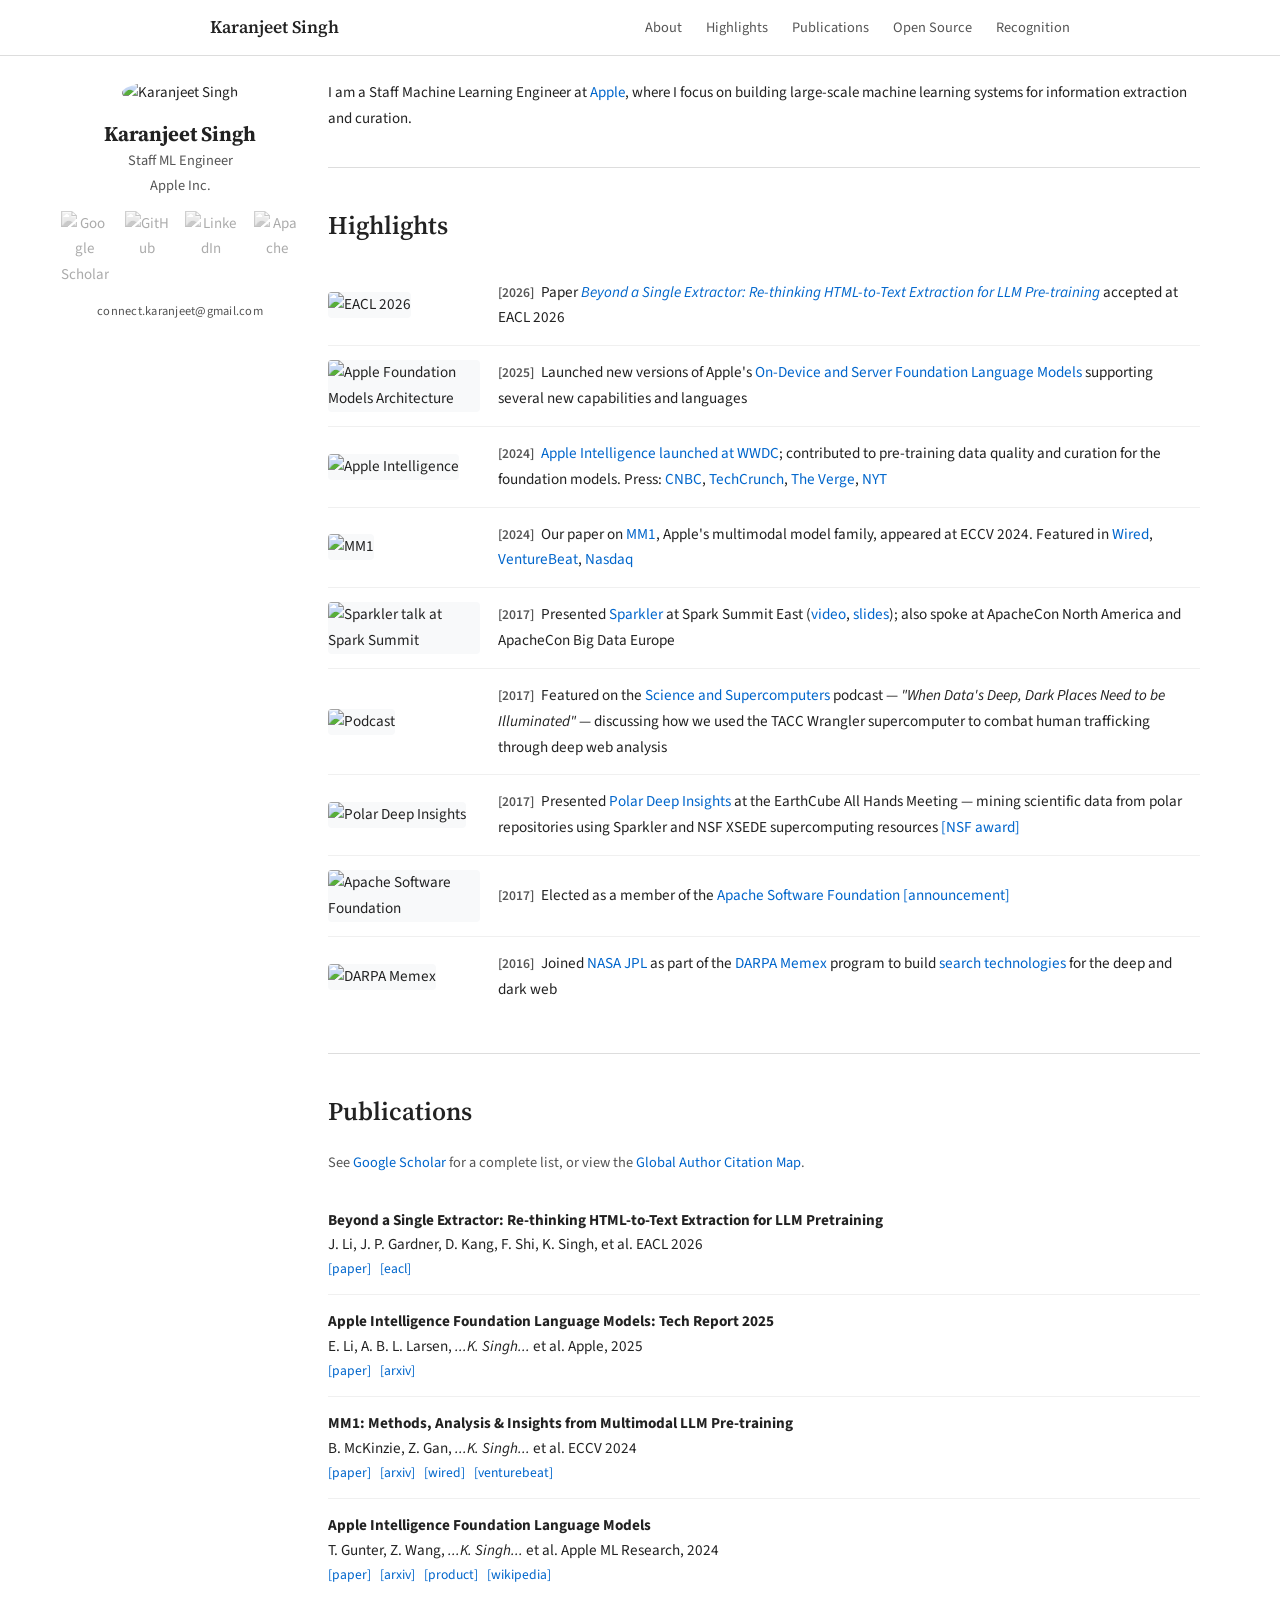
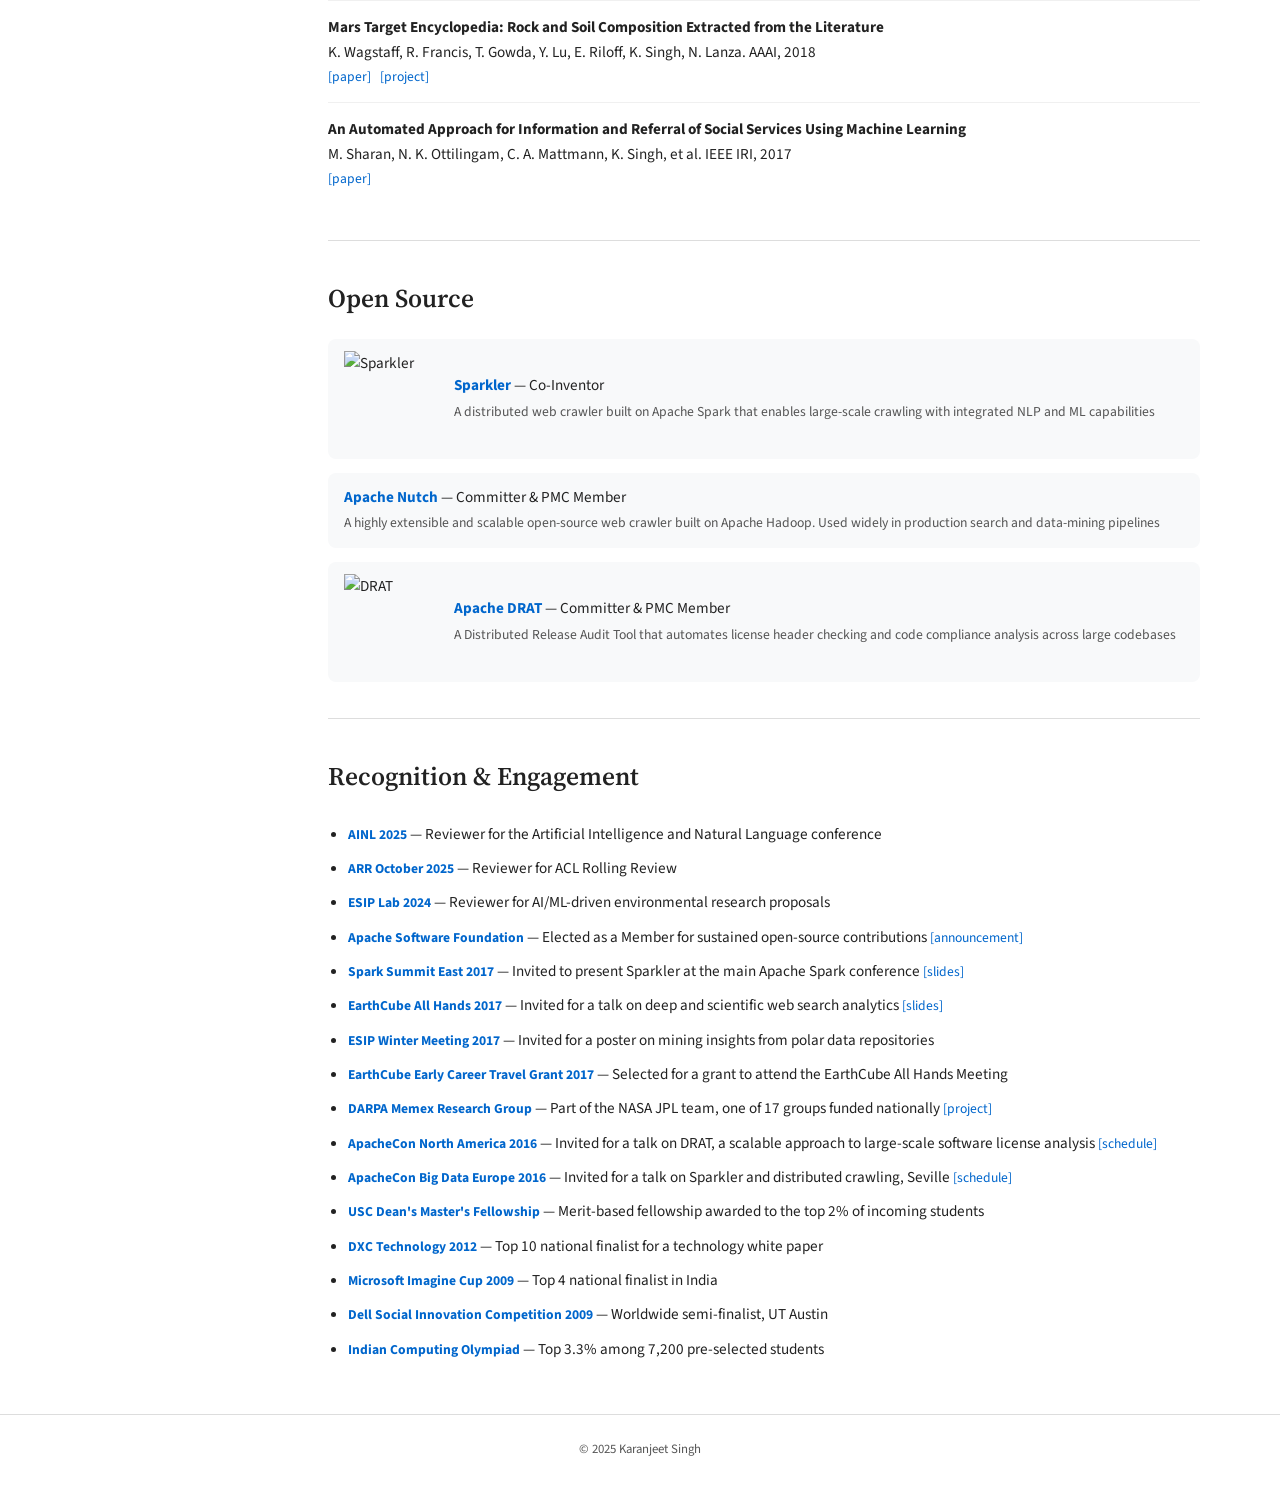
==== index.html @ 025111e9 "Simplify bio to single sentence, add EACL paper link" ====
<!DOCTYPE html>
<html lang="en">
<head>
    <meta charset="UTF-8">
    <meta name="viewport" content="width=device-width, initial-scale=1.0">
    <title>Karanjeet Singh</title>
    <meta name="description" content="Karanjeet Singh — Staff Machine Learning Engineer at Apple. Founding member of Apple Intelligence. Apache Software Foundation Member.">
    <meta name="author" content="Karanjeet Singh">
    <link rel="canonical" href="https://karanjeetsingh.ai/">
    <meta name="theme-color" content="#ffffff">

    <!-- Open Graph -->
    <meta property="og:title" content="Karanjeet Singh">
    <meta property="og:description" content="Staff Machine Learning Engineer at Apple. Founding member of Apple Intelligence. Apache Software Foundation Member.">
    <meta property="og:type" content="profile">
    <meta property="og:url" content="https://karanjeetsingh.ai/">
    <meta property="og:image" content="https://karanjeetsingh.ai/assets/img/profile.jpg">
    <meta property="og:site_name" content="Karanjeet Singh">
    <meta property="og:locale" content="en_US">
    <meta property="profile:first_name" content="Karanjeet">
    <meta property="profile:last_name" content="Singh">

    <!-- Twitter Card -->
    <meta name="twitter:card" content="summary">
    <meta name="twitter:title" content="Karanjeet Singh">
    <meta name="twitter:description" content="Staff Machine Learning Engineer at Apple. Founding member of Apple Intelligence. Apache Software Foundation Member.">
    <meta name="twitter:image" content="https://karanjeetsingh.ai/assets/img/profile.jpg">

    <!-- Favicon & Manifest -->
    <link rel="icon" href="/favicon.png" type="image/png">
    <link rel="icon" href="/favicon.svg" type="image/svg+xml">
    <link rel="apple-touch-icon" href="/apple-touch-icon.png">
    <link rel="manifest" href="/site.webmanifest">

    <link rel="preconnect" href="https://fonts.googleapis.com">
    <link rel="preconnect" href="https://fonts.gstatic.com" crossorigin>
    <link href="https://fonts.googleapis.com/css2?family=Source+Sans+3:wght@300;400;600;700&family=Source+Serif+4:wght@400;600;700&display=swap" rel="stylesheet">
    <link rel="stylesheet" href="css/styles.css">

    <!-- Structured Data -->
    <script type="application/ld+json">
    {
      "@context": "https://schema.org",
      "@type": "ProfilePage",
      "mainEntity": {
        "@type": "Person",
        "name": "Karanjeet Singh",
        "givenName": "Karanjeet",
        "familyName": "Singh",
        "jobTitle": "Staff Machine Learning Engineer",
        "worksFor": {
          "@type": "Organization",
          "name": "Apple",
          "url": "https://www.apple.com/"
        },
        "alumniOf": {
          "@type": "CollegeOrUniversity",
          "name": "University of Southern California",
          "url": "https://viterbischool.usc.edu/"
        },
        "url": "https://karanjeetsingh.ai/",
        "image": "https://karanjeetsingh.ai/assets/img/profile.jpg",
        "email": "connect.karanjeet@gmail.com",
        "description": "Staff Machine Learning Engineer at Apple. Founding member of Apple Intelligence. Previously ML Researcher at NASA JPL (DARPA Memex). Elected member of the Apache Software Foundation.",
        "knowsAbout": [
          "Machine Learning",
          "Natural Language Processing",
          "Information Extraction",
          "Web Crawling",
          "Large Language Models",
          "Multimodal AI",
          "Data Curation",
          "Information Retrieval"
        ],
        "sameAs": [
          "https://scholar.google.com/citations?user=T9IoM-8AAAAJ&hl=en",
          "https://github.com/karanjeets",
          "https://www.linkedin.com/in/singhkaranjeet/",
          "https://people.apache.org/phonebook.html?uid=karanjeet"
        ]
      }
    }
    </script>
</head>
<body>

    <!-- Navigation -->
    <nav class="navbar">
        <div class="container">
            <a class="nav-name" href="#">Karanjeet Singh</a>
            <button class="nav-toggle" id="nav-toggle" aria-label="Menu">&#9776;</button>
            <ul class="nav-links" id="nav-links">
                <li><a href="#about">About</a></li>
                <li><a href="#highlights">Highlights</a></li>
                <li><a href="#publications">Publications</a></li>
                <li><a href="#opensource">Open Source</a></li>
                <li><a href="#recognition">Recognition</a></li>
            </ul>
        </div>
    </nav>

    <div class="page-layout" id="about">

        <!-- ============ PROFILE SIDEBAR ============ -->
        <aside class="profile-sidebar">
            <img src="assets/img/profile.jpg" alt="Karanjeet Singh" class="profile-photo">
            <h1 class="profile-name">Karanjeet Singh</h1>
            <p class="profile-role">Staff ML Engineer</p>
            <p class="profile-org">Apple Inc.</p>
            <div class="profile-icons">
                <a href="https://scholar.google.com/citations?user=T9IoM-8AAAAJ&hl=en" target="_blank" title="Google Scholar"><img src="assets/icons/scholar.svg" alt="Google Scholar" class="profile-icon"></a>
                <a href="https://github.com/karanjeets" target="_blank" title="GitHub"><img src="assets/icons/github.svg" alt="GitHub" class="profile-icon"></a>
                <a href="https://www.linkedin.com/in/singhkaranjeet/" target="_blank" title="LinkedIn"><img src="assets/icons/linkedin.svg" alt="LinkedIn" class="profile-icon"></a>
                <a href="https://people.apache.org/phonebook.html?uid=karanjeet" target="_blank" title="Apache"><img src="assets/icons/apache.svg" alt="Apache" class="profile-icon"></a>
            </div>
            <p class="profile-email"><a href="mailto:connect.karanjeet@gmail.com">connect.karanjeet@gmail.com</a></p>
        </aside>

        <!-- ============ MAIN CONTENT ============ -->
        <main class="page-content">
            <section class="profile-bio">
                <p>
                    I am a Staff Machine Learning Engineer at
                    <a href="https://www.apple.com/" target="_blank">Apple</a>, where I focus on building
                    large-scale machine learning systems for information extraction and curation.
                </p>
            </section>

            <hr>

            <!-- ============ HIGHLIGHTS ============ -->
            <section id="highlights">
            <h2>Highlights</h2>
            <table class="hl-table">
                <tbody>
                    <tr>
                        <td class="hl-thumb">
                            <img src="assets/img/highlights/eacl.jpg" alt="EACL 2026" loading="lazy">
                        </td>
                        <td>
                            <span class="hl-date">[2026]</span>
                            Paper <a href="https://machinelearning.apple.com/research/beyond-a-single-extractor" target="_blank"><em>Beyond a Single Extractor: Re-thinking HTML-to-Text Extraction for LLM Pre-training</em></a> accepted at EACL 2026
                        </td>
                    </tr>
                    <tr>
                        <td class="hl-thumb">
                            <img src="assets/img/highlights/apple-tech-report.png" alt="Apple Foundation Models Architecture" loading="lazy">
                        </td>
                        <td>
                            <span class="hl-date">[2025]</span>
                            Launched new versions of Apple's
                            <a href="https://machinelearning.apple.com/research/apple-foundation-models-2025-updates" target="_blank">On-Device and Server Foundation Language Models</a>
                            supporting several new capabilities and languages
                        </td>
                    </tr>
                    <tr>
                        <td class="hl-thumb">
                            <img src="assets/img/highlights/apple-intelligence.jpg" alt="Apple Intelligence" loading="lazy">
                        </td>
                        <td>
                            <span class="hl-date">[2024]</span>
                            <a href="https://www.apple.com/apple-intelligence/" target="_blank">Apple Intelligence</a>
                            <a href="https://www.apple.com/newsroom/2024/06/introducing-apple-intelligence-for-iphone-ipad-and-mac/" target="_blank">launched at WWDC</a>;
                            contributed to pre-training data quality and curation for the foundation models.
                            Press:
                            <a href="https://www.cnbc.com/2024/06/10/apple-wwdc-live-updates.html" target="_blank">CNBC</a>,
                            <a href="https://techcrunch.com/2024/06/10/apple-intelligence-is-the-companys-new-generative-ai-offering/" target="_blank">TechCrunch</a>,
                            <a href="https://www.theverge.com/2024/6/10/24171999/apple-wwdc-2024-news-rumors-announcements-ios-18-ai" target="_blank">The Verge</a>,
                            <a href="https://www.nytimes.com/2024/10/02/technology/personaltech/apple-intelligence-iphone.html" target="_blank">NYT</a>
                        </td>
                    </tr>
                    <tr>
                        <td class="hl-thumb">
                            <img src="assets/img/highlights/mm1.jpg" alt="MM1" loading="lazy">
                        </td>
                        <td>
                            <span class="hl-date">[2024]</span>
                            Our paper on <a href="https://arxiv.org/abs/2403.09611" target="_blank">MM1</a>, Apple's multimodal model family, appeared at ECCV 2024.
                            Featured in
                            <a href="https://www.wired.com/story/apples-mm1-ai-model-sleeping-giant-waking-up/" target="_blank">Wired</a>,
                            <a href="https://venturebeat.com/ai/apple-researchers-achieve-breakthroughs-in-multimodal-ai-as-company-ramps-up-investments" target="_blank">VentureBeat</a>,
                            <a href="https://www.nasdaq.com/articles/apple-shares-details-about-mm1-ai-tool" target="_blank">Nasdaq</a>
                        </td>
                    </tr>
                    <tr>
                        <td class="hl-thumb">
                            <img src="assets/img/highlights/sparkler-talk.jpg" alt="Sparkler talk at Spark Summit" loading="lazy">
                        </td>
                        <td>
                            <span class="hl-date">[2017]</span>
                            Presented <a href="https://github.com/USCDataScience/sparkler" target="_blank">Sparkler</a> at
                            Spark Summit East
                            (<a href="https://youtu.be/1fTomN1UMWI" target="_blank">video</a>,
                            <a href="https://www.slideshare.net/SparkSummit/sparklercrawler-on-apache-spark-spark-summit-east-talk-by-karanjeet-singh-and-thamme-gowda-narayanaswamy" target="_blank">slides</a>);
                            also spoke at ApacheCon North America and ApacheCon Big Data Europe
                        </td>
                    </tr>
                    <tr>
                        <td class="hl-thumb">
                            <img src="assets/img/highlights/podcast.jpg" alt="Podcast" loading="lazy">
                        </td>
                        <td>
                            <span class="hl-date">[2017]</span>
                            Featured on the <a href="https://exchange.prx.org/pieces/197324?m=false" target="_blank">Science and Supercomputers</a> podcast
                            &mdash; <em>"When Data's Deep, Dark Places Need to be Illuminated"</em> &mdash;
                            discussing how we used the TACC Wrangler supercomputer to combat human trafficking through deep web analysis
                        </td>
                    </tr>
                    <tr>
                        <td class="hl-thumb">
                            <img src="assets/img/highlights/polar-insights.jpg" alt="Polar Deep Insights" loading="lazy">
                        </td>
                        <td>
                            <span class="hl-date">[2017]</span>
                            Presented <a href="https://de.slideshare.net/KaranjeetSingh9/polar-domain-discovery-with-sparkler-earthcube" target="_blank">Polar Deep Insights</a>
                            at the EarthCube All Hands Meeting &mdash; mining scientific data from polar repositories
                            using Sparkler and NSF XSEDE supercomputing resources
                            <a href="https://www.nsf.gov/awardsearch/showAward?AWD_ID=1639753" target="_blank">[NSF award]</a>
                        </td>
                    </tr>
                    <tr>
                        <td class="hl-thumb">
                            <img src="assets/img/highlights/asf.png" alt="Apache Software Foundation" loading="lazy" style="object-fit: contain;">
                        </td>
                        <td>
                            <span class="hl-date">[2017]</span>
                            Elected as a member of the
                            <a href="https://www.apache.org/" target="_blank">Apache Software Foundation</a>
                            <a href="https://news.apache.org/foundation/entry/the-apache-software-foundation-welcomes" target="_blank">[announcement]</a>
                        </td>
                    </tr>
                    <tr>
                        <td class="hl-thumb">
                            <img src="assets/img/highlights/memex.jpg" alt="DARPA Memex" loading="lazy">
                        </td>
                        <td>
                            <span class="hl-date">[2016]</span>
                            Joined <a href="https://www.jpl.nasa.gov/" target="_blank">NASA JPL</a> as part of the
                            <a href="https://www.darpa.mil/research/programs/memex" target="_blank">DARPA Memex</a> program
                            to build <a href="https://nasa-jpl-memex.github.io/" target="_blank">search technologies</a> for the deep and dark web
                        </td>
                    </tr>
                </tbody>
            </table>
        </section>

        <hr>

        <!-- ============ PUBLICATIONS ============ -->
        <section id="publications">
            <h2>Publications</h2>
            <p class="section-note">
                See <a href="https://scholar.google.com/citations?user=T9IoM-8AAAAJ&hl=en" target="_blank">Google Scholar</a> for a complete list, or view the <a href="#" id="citation-map-link">Global Author Citation Map</a>.
            </p>

            <!-- Fullscreen overlay for citation map -->
            <div class="citation-map-overlay" id="citation-map-overlay">
                <button class="citation-map-close" aria-label="Close fullscreen" title="Close fullscreen">&times;</button>
                <iframe src="pages/citation-map.html" class="citation-map-overlay-iframe" loading="lazy"></iframe>
            </div>

            <table class="pub-table">
                <tbody>
                    <tr>
                        <td>
                            <strong>Beyond a Single Extractor: Re-thinking HTML-to-Text Extraction for LLM Pretraining</strong><br>
                            J. Li, J. P. Gardner, D. Kang, F. Shi, K. Singh, et al.
                            EACL 2026<br>
                            <a href="https://machinelearning.apple.com/research/beyond-a-single-extractor" target="_blank">[paper]</a>
                            <a href="https://2026.eacl.org/program/findings-accepted/" target="_blank">[eacl]</a>
                        </td>
                    </tr>
                    <tr>
                        <td>
                            <strong>Apple Intelligence Foundation Language Models: Tech Report 2025</strong><br>
                            E. Li, A. B. L. Larsen, <em>...K. Singh...</em> et al.
                            Apple, 2025<br>
                            <a href="https://machinelearning.apple.com/research/apple-foundation-models-tech-report-2025" target="_blank">[paper]</a>
                            <a href="https://arxiv.org/abs/2507.13575" target="_blank">[arxiv]</a>
                        </td>
                    </tr>
                    <tr>
                        <td>
                            <strong>MM1: Methods, Analysis &amp; Insights from Multimodal LLM Pre-training</strong><br>
                            B. McKinzie, Z. Gan, <em>...K. Singh...</em> et al.
                            ECCV 2024<br>
                            <a href="https://machinelearning.apple.com/research/mm1-methods-analysis-insights" target="_blank">[paper]</a>
                            <a href="https://arxiv.org/abs/2403.09611" target="_blank">[arxiv]</a>
                            <a href="https://www.wired.com/story/apples-mm1-ai-model-sleeping-giant-waking-up/" target="_blank">[wired]</a>
                            <a href="https://venturebeat.com/ai/apple-researchers-achieve-breakthroughs-in-multimodal-ai-as-company-ramps-up-investments" target="_blank">[venturebeat]</a>
                        </td>
                    </tr>
                    <tr>
                        <td>
                            <strong>Apple Intelligence Foundation Language Models</strong><br>
                            T. Gunter, Z. Wang, <em>...K. Singh...</em> et al.
                            Apple ML Research, 2024<br>
                            <a href="https://machinelearning.apple.com/research/apple-intelligence-foundation-language-models" target="_blank">[paper]</a>
                            <a href="https://arxiv.org/abs/2407.21075" target="_blank">[arxiv]</a>
                            <a href="https://www.apple.com/apple-intelligence/" target="_blank">[product]</a>
                            <a href="https://en.wikipedia.org/wiki/Apple_Intelligence" target="_blank">[wikipedia]</a>
                        </td>
                    </tr>
                    <tr>
                        <td>
                            <strong>Mars Target Encyclopedia: Rock and Soil Composition Extracted from the Literature</strong><br>
                            K. Wagstaff, R. Francis, T. Gowda, Y. Lu, E. Riloff, K. Singh, N. Lanza.
                            AAAI, 2018<br>
                            <a href="https://ojs.aaai.org/index.php/AAAI/article/view/11412" target="_blank">[paper]</a>
                            <a href="https://ml.jpl.nasa.gov/sciences/mte.html" target="_blank">[project]</a>
                        </td>
                    </tr>
                    <tr>
                        <td>
                            <strong>An Automated Approach for Information and Referral of Social Services Using Machine Learning</strong><br>
                            M. Sharan, N. K. Ottilingam, C. A. Mattmann, K. Singh, et al.
                            IEEE IRI, 2017<br>
                            <a href="https://ieeexplore.ieee.org/document/8102954" target="_blank">[paper]</a>
                        </td>
                    </tr>
                </tbody>
            </table>
        </section>

        <hr>

        <!-- ============ OPEN SOURCE ============ -->
        <section id="opensource">
            <h2>Open Source</h2>
            <div class="os-grid">
                <div class="os-item">
                    <img src="https://raw.githubusercontent.com/USCDataScience/sparkler/main/docs/Sparkler-Dashboard.png" alt="Sparkler" class="os-logo">
                    <div>
                        <a href="https://github.com/USCDataScience/sparkler" target="_blank"><strong>Sparkler</strong></a> &mdash; Co-Inventor<br>
                        <span class="text-muted">A distributed web crawler built on Apache Spark that enables large-scale crawling with integrated NLP and ML capabilities</span>
                    </div>
                </div>
                <div class="os-item">
                    <img src="https://nutch.apache.org/assets/img/nutch_logo_tm.png" alt="Nutch" class="os-logo" onerror="this.style.display='none'">
                    <div>
                        <a href="https://nutch.apache.org/" target="_blank"><strong>Apache Nutch</strong></a> &mdash; Committer &amp; PMC Member<br>
                        <span class="text-muted">A highly extensible and scalable open-source web crawler built on Apache Hadoop. Used widely in production search and data-mining pipelines</span>
                    </div>
                </div>
                <div class="os-item">
                    <img src="https://www.apache.org/foundation/press/kit/feather.svg" alt="DRAT" class="os-logo">
                    <div>
                        <a href="https://drat.apache.org/" target="_blank"><strong>Apache DRAT</strong></a> &mdash; Committer &amp; PMC Member<br>
                        <span class="text-muted">A Distributed Release Audit Tool that automates license header checking and code compliance analysis across large codebases</span>
                    </div>
                </div>
            </div>
        </section>

        <hr>

        <!-- ============ RECOGNITION & ENGAGEMENT ============ -->
        <section id="recognition">
            <h2>Recognition &amp; Engagement</h2>
            <ul class="awards-list">
                <li><strong><a href="https://ainlconf.ru/2025/en" target="_blank">AINL 2025</a></strong> — Reviewer for the Artificial Intelligence and Natural Language conference</li>
                <li><strong><a href="https://aclrollingreview.org/" target="_blank">ARR October 2025</a></strong> — Reviewer for ACL Rolling Review</li>
                <li><strong><a href="https://www.esipfed.org/lab" target="_blank">ESIP Lab 2024</a></strong> — Reviewer for AI/ML-driven environmental research proposals</li>
                <li><strong><a href="https://www.apache.org/" target="_blank">Apache Software Foundation</a></strong> — Elected as a Member for sustained open-source contributions
                    <a href="https://news.apache.org/foundation/entry/the-apache-software-foundation-welcomes" target="_blank">[announcement]</a></li>
                <li><strong><a href="https://spark-summit.org/" target="_blank">Spark Summit East 2017</a></strong> — Invited to present Sparkler at the main Apache Spark conference
                    <a href="https://www.slideshare.net/SparkSummit/sparklercrawler-on-apache-spark-spark-summit-east-talk-by-karanjeet-singh-and-thamme-gowda-narayanaswamy" target="_blank">[slides]</a></li>
                <li><strong><a href="https://www.earthcube.org/" target="_blank">EarthCube All Hands 2017</a></strong> — Invited for a talk on deep and scientific web search analytics
                    <a href="https://www.slideshare.net/slideshow/polar-domain-discovery-with-sparkler-earthcube/76813836" target="_blank">[slides]</a></li>
                <li><strong><a href="https://www.esipfed.org/" target="_blank">ESIP Winter Meeting 2017</a></strong> — Invited for a poster on mining insights from polar data repositories</li>
                <li><strong><a href="https://www.earthcube.org/" target="_blank">EarthCube Early Career Travel Grant 2017</a></strong> — Selected for a grant to attend the EarthCube All Hands Meeting</li>
                <li><strong><a href="https://www.darpa.mil/research/programs/memex" target="_blank">DARPA Memex Research Group</a></strong> — Part of the NASA JPL team, one of 17 groups funded nationally
                    <a href="https://nasa-jpl-memex.github.io/" target="_blank">[project]</a></li>
                <li><strong><a href="https://www.apachecon.com/" target="_blank">ApacheCon North America 2016</a></strong> — Invited for a talk on DRAT, a scalable approach to large-scale software license analysis
                    <a href="https://apachecon2016.sched.com/event/6OJS/drat-an-unobtrusive-scalable-approach-to-large-scale-software-license-analysis-karanjeet-singh-university-of-southern-california" target="_blank">[schedule]</a></li>
                <li><strong><a href="https://www.apachecon.com/" target="_blank">ApacheCon Big Data Europe 2016</a></strong> — Invited for a talk on Sparkler and distributed crawling, Seville
                    <a href="https://apachebigdataeu2016.sched.com/event/8Tza/sparkler-crawler-on-apache-spark-karanjeet-singh-thamme-gowda-usc" target="_blank">[schedule]</a></li>
                <li><strong><a href="https://viterbischool.usc.edu/" target="_blank">USC Dean's Master's Fellowship</a></strong> — Merit-based fellowship awarded to the top 2% of incoming students</li>
                <li><strong><a href="https://dxc.com/" target="_blank">DXC Technology 2012</a></strong> — Top 10 national finalist for a technology white paper</li>
                <li><strong><a href="https://imaginecup.microsoft.com/" target="_blank">Microsoft Imagine Cup 2009</a></strong> — Top 4 national finalist in India</li>
                <li><strong><a href="https://www.dellsocialinnovationcompetition.com/" target="_blank">Dell Social Innovation Competition 2009</a></strong> — Worldwide semi-finalist, UT Austin</li>
                <li><strong><a href="https://www.iarcs.org.in/inoi/" target="_blank">Indian Computing Olympiad</a></strong> — Top 3.3% among 7,200 pre-selected students</li>
            </ul>
        </section>

        </main>
    </div><!-- /.page-layout -->

    <!-- Footer -->
    <footer class="footer">
        <div class="container">
            <p>&copy; 2025 Karanjeet Singh</p>
        </div>
    </footer>

    <script src="js/main.js"></script>
</body>
</html>
---- css/styles.css ----
/* ===== Base ===== */
:root {
    --text: #222;
    --text-muted: #555;
    --link: #0066cc;
    --link-hover: #004499;
    --bg: #fff;
    --border: #ddd;
    --accent-bg: #f8f9fa;
    --font-sans: 'Source Sans 3', -apple-system, BlinkMacSystemFont, 'Segoe UI', Helvetica, Arial, sans-serif;
    --font-serif: 'Source Serif 4', Georgia, 'Times New Roman', serif;
}

*, *::before, *::after {
    margin: 0;
    padding: 0;
    box-sizing: border-box;
}

html {
    scroll-behavior: smooth;
}

body {
    font-family: var(--font-sans);
    font-size: 15px;
    line-height: 1.7;
    color: var(--text);
    background: var(--bg);
    -webkit-font-smoothing: antialiased;
    overflow-wrap: break-word;
    word-wrap: break-word;
}

a {
    color: var(--link);
    text-decoration: none;
}

a:hover {
    color: var(--link-hover);
    text-decoration: underline;
}

img {
    max-width: 100%;
}

.text-muted {
    color: var(--text-muted);
    font-size: 0.9em;
}

/* ===== Layout ===== */
.container {
    max-width: 900px;
    margin: 0 auto;
    padding: 0 20px;
}

.page-layout {
    display: flex;
    max-width: 1160px;
    margin: 0 auto;
    padding: 80px 20px 0;
    gap: 48px;
    align-items: flex-start;
}

.page-content {
    flex: 1;
    min-width: 0;
    padding-bottom: 40px;
    overflow-x: hidden;
}

hr {
    border: none;
    border-top: 1px solid var(--border);
    margin: 36px 0;
}

section {
    margin-bottom: 8px;
}

h2 {
    font-family: var(--font-serif);
    font-size: 1.6rem;
    font-weight: 600;
    margin-bottom: 18px;
    color: var(--text);
}

h3 {
    font-size: 1.05rem;
    font-weight: 600;
    margin-top: 24px;
    margin-bottom: 12px;
    color: var(--text);
}

/* ===== Navbar ===== */
.navbar {
    position: fixed;
    top: 0;
    left: 0;
    right: 0;
    z-index: 100;
    background: rgba(255, 255, 255, 0.95);
    backdrop-filter: blur(12px);
    -webkit-backdrop-filter: blur(12px);
    border-bottom: 1px solid var(--border);
    height: 56px;
}

.navbar .container {
    display: flex;
    align-items: center;
    justify-content: space-between;
    height: 100%;
}

.nav-name {
    font-family: var(--font-serif);
    font-size: 1.1rem;
    font-weight: 600;
    color: var(--text);
}

.nav-name:hover {
    text-decoration: none;
    color: var(--link);
}

.nav-links {
    display: flex;
    list-style: none;
    gap: 24px;
}

.nav-links a {
    font-size: 0.9rem;
    color: var(--text-muted);
}

.nav-links a:hover {
    color: var(--text);
    text-decoration: none;
}

.nav-toggle {
    display: none;
    background: none;
    border: none;
    font-size: 1.4rem;
    cursor: pointer;
    color: var(--text);
}

/* ===== Profile Sidebar ===== */
.profile-sidebar {
    position: sticky;
    top: 80px;
    flex-shrink: 0;
    width: 200px;
    text-align: center;
}

.profile-photo {
    width: 150px;
    height: 150px;
    border-radius: 50%;
    object-fit: cover;
    margin-bottom: 14px;
}

.profile-name {
    font-family: var(--font-serif);
    font-size: 1.3rem;
    font-weight: 700;
    margin-bottom: 2px;
    line-height: 1.3;
}

.profile-role {
    font-size: 0.9rem;
    color: var(--text-muted);
    margin-bottom: 1px;
}

.profile-org {
    font-size: 0.9rem;
    color: var(--text-muted);
    margin-bottom: 12px;
}

.profile-icons {
    display: flex;
    justify-content: center;
    gap: 16px;
}

.profile-email {
    font-size: 0.78rem;
    margin-top: 14px;
    letter-spacing: 0.02em;
}

.profile-email a {
    color: var(--text-muted);
    transition: color 0.25s ease;
}

.profile-email a:hover {
    color: var(--link);
    text-decoration: none;
}

.profile-icon {
    width: 22px;
    height: 22px;
    vertical-align: middle;
    filter: grayscale(100%) opacity(0.5);
    transition: filter 0.25s ease;
}

.profile-icons a:hover .profile-icon {
    filter: grayscale(0%) opacity(1);
}

.profile-icons a:hover {
    text-decoration: none;
}

.profile-bio p {
    margin-bottom: 12px;
}

/* ===== Highlights ===== */
.hl-table {
    width: 100%;
    border-collapse: collapse;
}

.hl-table tr {
    border-bottom: 1px solid #f0f0f0;
}

.hl-table tr:last-child {
    border-bottom: none;
}

.hl-table td {
    padding: 14px 0;
    vertical-align: middle;
    font-size: 0.95rem;
    line-height: 1.7;
}

.hl-thumb {
    width: 170px;
    padding-right: 18px !important;
}

.hl-thumb img {
    width: 150px;
    height: 90px;
    object-fit: cover;
    border-radius: 4px;
    background: var(--accent-bg);
}

.hl-date {
    font-weight: 600;
    color: var(--text-muted);
    font-size: 0.85rem;
    margin-right: 4px;
}

/* ===== Open Source ===== */
.os-grid {
    display: flex;
    flex-direction: column;
    gap: 14px;
}

.os-item {
    display: flex;
    align-items: center;
    gap: 14px;
    padding: 12px 16px;
    background: var(--accent-bg);
    border-radius: 8px;
    font-size: 0.95rem;
}

.os-logo {
    width: 96px;
    height: 96px;
    flex-shrink: 0;
    object-fit: contain;
}

/* ===== Publications Table ===== */
.section-note {
    font-size: 0.9rem;
    color: var(--text-muted);
    margin-bottom: 18px;
}

.pub-table {
    width: 100%;
    border-collapse: collapse;
}

.pub-table tr {
    border-bottom: 1px solid #f0f0f0;
}

.pub-table tr:last-child {
    border-bottom: none;
}

.pub-table td {
    padding: 14px 0;
    vertical-align: top;
    font-size: 0.95rem;
    line-height: 1.6;
}

.pub-table a {
    margin-right: 6px;
    font-size: 0.85rem;
}

/* ===== Citation Map ===== */
.citation-map-overlay {
    display: none;
    position: fixed;
    top: 0;
    left: 0;
    width: 100vw;
    height: 100vh;
    background: rgba(0, 0, 0, 0.85);
    z-index: 1000;
    align-items: center;
    justify-content: center;
}

.citation-map-overlay.active {
    display: flex;
}

.citation-map-overlay-iframe {
    width: 95vw;
    height: 92vh;
    border: none;
    border-radius: 8px;
}

.citation-map-close {
    position: absolute;
    top: 16px;
    right: 20px;
    width: 40px;
    height: 40px;
    background: rgba(255, 255, 255, 0.9);
    border: none;
    border-radius: 50%;
    font-size: 1.5rem;
    line-height: 1;
    cursor: pointer;
    color: var(--text);
    display: flex;
    align-items: center;
    justify-content: center;
    z-index: 1001;
    transition: background 0.2s;
}

.citation-map-close:hover {
    background: #fff;
}

/* ===== Awards ===== */
.awards-list {
    list-style: disc;
    padding-left: 20px;
}

.awards-list li {
    padding: 5px 0;
    font-size: 0.95rem;
    line-height: 1.6;
}

.awards-list a {
    font-size: 0.85rem;
}


/* ===== Footer ===== */
.footer {
    border-top: 1px solid var(--border);
    padding: 24px 0;
    text-align: center;
    font-size: 0.8rem;
    color: var(--text-muted);
}

/* ===== Scroll Animations ===== */
.fade-in {
    opacity: 0;
    transform: translateY(16px);
    transition: opacity 0.5s ease, transform 0.5s ease;
}

.fade-in.visible {
    opacity: 1;
    transform: translateY(0);
}

/* ===== Responsive ===== */
@media (max-width: 700px) {
    .nav-links {
        display: none;
        position: absolute;
        top: 56px;
        left: 0;
        right: 0;
        background: rgba(255, 255, 255, 0.98);
        flex-direction: column;
        padding: 12px 20px;
        gap: 0;
        border-bottom: 1px solid var(--border);
    }

    .nav-links.active {
        display: flex;
    }

    .nav-links li {
        padding: 8px 0;
    }

    .nav-toggle {
        display: block;
    }

    .page-layout {
        flex-direction: column;
        gap: 24px;
    }

    .profile-sidebar {
        position: static;
        width: 100%;
    }

    .profile-icon {
        width: 28px;
        height: 28px;
        padding: 3px;
    }

    .profile-icons {
        gap: 20px;
    }

    .hl-thumb {
        width: 120px;
        padding-right: 12px !important;
    }

    .hl-thumb img {
        width: 100px;
        height: 60px;
    }

    .citation-map-overlay-iframe {
        width: 100vw;
        height: 85vh;
        border-radius: 0;
    }

    .pub-table td,
    .hl-table td {
        font-size: 0.88rem;
    }
}

@media (max-width: 480px) {
    .page-layout {
        padding: 72px 14px 0;
        gap: 16px;
    }

    .profile-photo {
        width: 120px;
        height: 120px;
    }

    .profile-name {
        font-size: 1.15rem;
    }

    h2 {
        font-size: 1.35rem;
    }

    .hl-thumb {
        display: none;
    }

    .os-item {
        font-size: 0.88rem;
        padding: 10px 12px;
    }

    .awards-list li {
        font-size: 0.88rem;
    }

    hr {
        margin: 24px 0;
    }
}
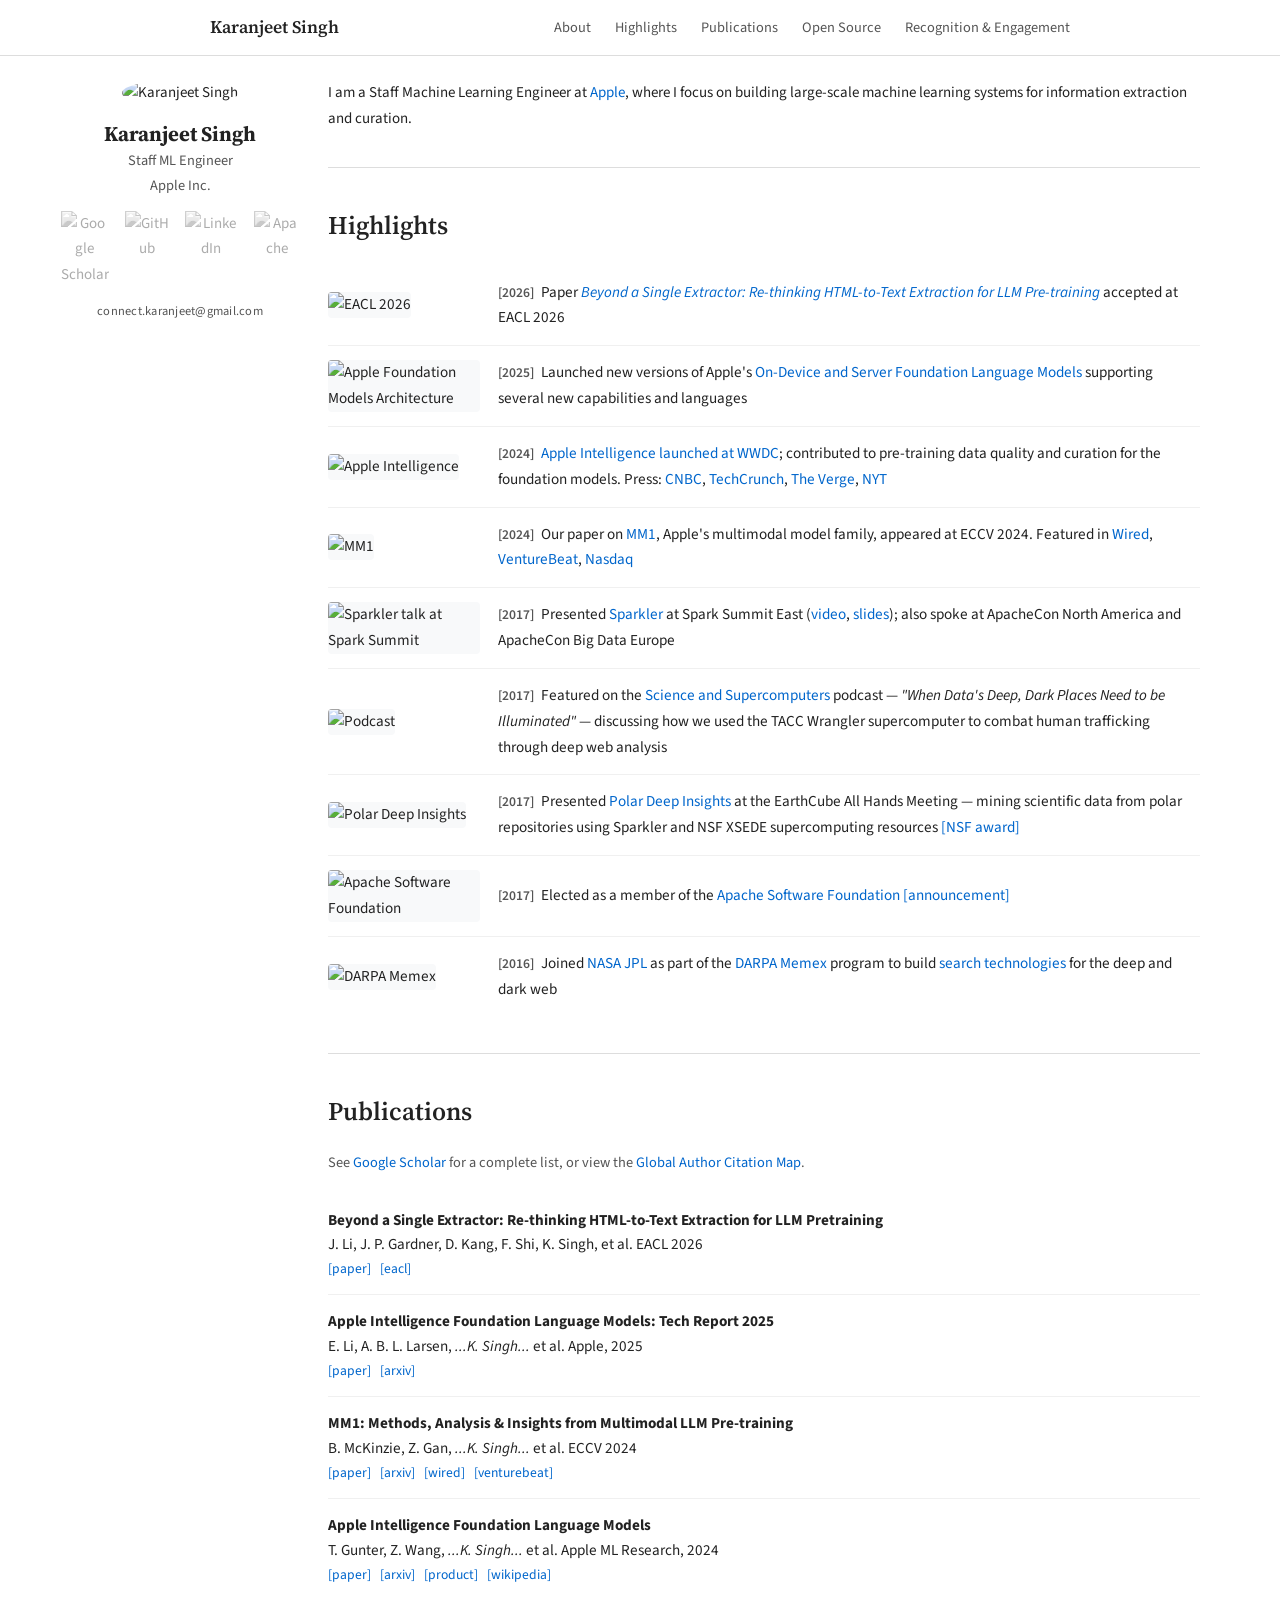
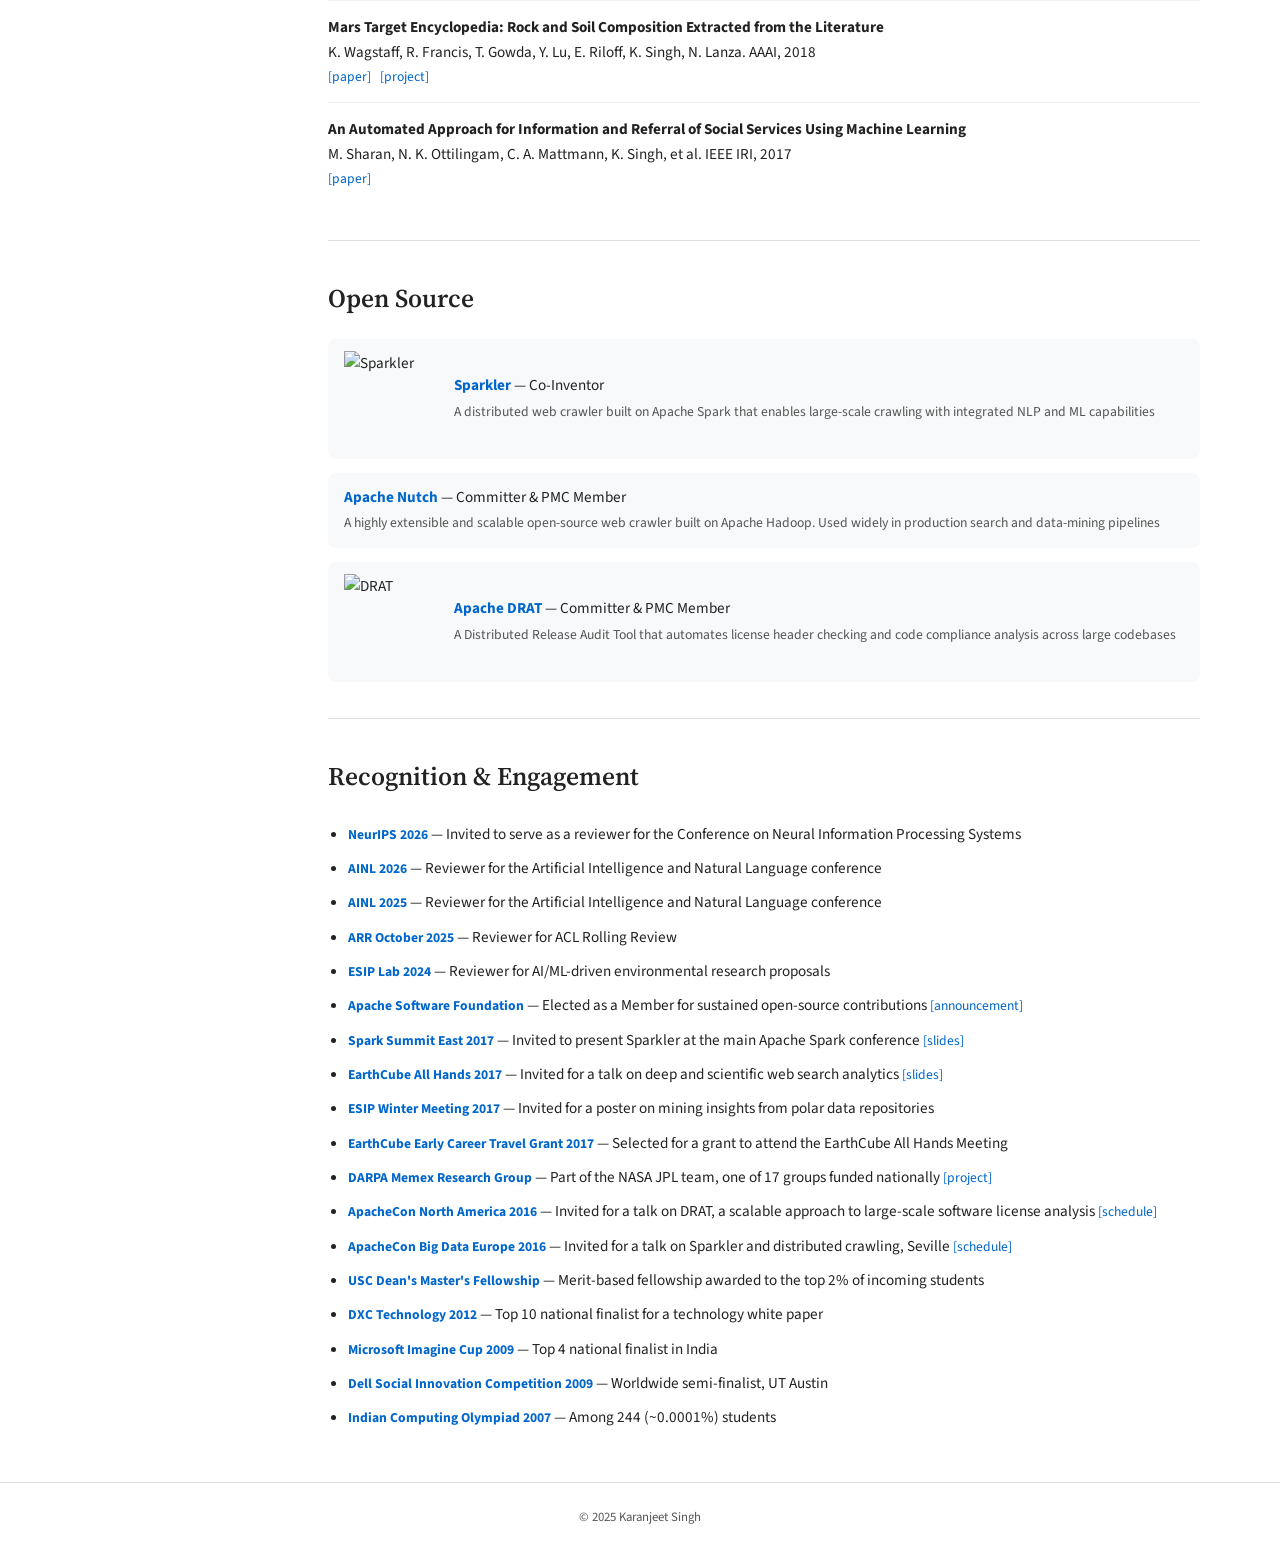
==== commit 7993f4d0: "Add NeurIPS 2026 and AINL 2026 reviewership, update ICO entry and nav tab" ====
--- a/index.html
+++ b/index.html
@@ -94,7 +94,7 @@
                 <li><a href="#highlights">Highlights</a></li>
                 <li><a href="#publications">Publications</a></li>
                 <li><a href="#opensource">Open Source</a></li>
-                <li><a href="#recognition">Recognition</a></li>
+                <li><a href="#recognition">Recognition &amp; Engagement</a></li>
             </ul>
         </div>
     </nav>
@@ -358,6 +358,8 @@
         <section id="recognition">
             <h2>Recognition &amp; Engagement</h2>
             <ul class="awards-list">
+                <li><strong><a href="https://neurips.cc/" target="_blank">NeurIPS 2026</a></strong> — Invited to serve as a reviewer for the Conference on Neural Information Processing Systems</li>
+                <li><strong><a href="https://ainlconf.ru/" target="_blank">AINL 2026</a></strong> — Reviewer for the Artificial Intelligence and Natural Language conference</li>
                 <li><strong><a href="https://ainlconf.ru/2025/en" target="_blank">AINL 2025</a></strong> — Reviewer for the Artificial Intelligence and Natural Language conference</li>
                 <li><strong><a href="https://aclrollingreview.org/" target="_blank">ARR October 2025</a></strong> — Reviewer for ACL Rolling Review</li>
                 <li><strong><a href="https://www.esipfed.org/lab" target="_blank">ESIP Lab 2024</a></strong> — Reviewer for AI/ML-driven environmental research proposals</li>
@@ -379,7 +381,7 @@
                 <li><strong><a href="https://dxc.com/" target="_blank">DXC Technology 2012</a></strong> — Top 10 national finalist for a technology white paper</li>
                 <li><strong><a href="https://imaginecup.microsoft.com/" target="_blank">Microsoft Imagine Cup 2009</a></strong> — Top 4 national finalist in India</li>
                 <li><strong><a href="https://www.dellsocialinnovationcompetition.com/" target="_blank">Dell Social Innovation Competition 2009</a></strong> — Worldwide semi-finalist, UT Austin</li>
-                <li><strong><a href="https://www.iarcs.org.in/inoi/" target="_blank">Indian Computing Olympiad</a></strong> — Top 3.3% among 7,200 pre-selected students</li>
+                <li><strong><a href="https://www.iarcs.org.in/inoi/" target="_blank">Indian Computing Olympiad 2007</a></strong> — Among 244 (~0.0001%) students</li>
             </ul>
         </section>
 
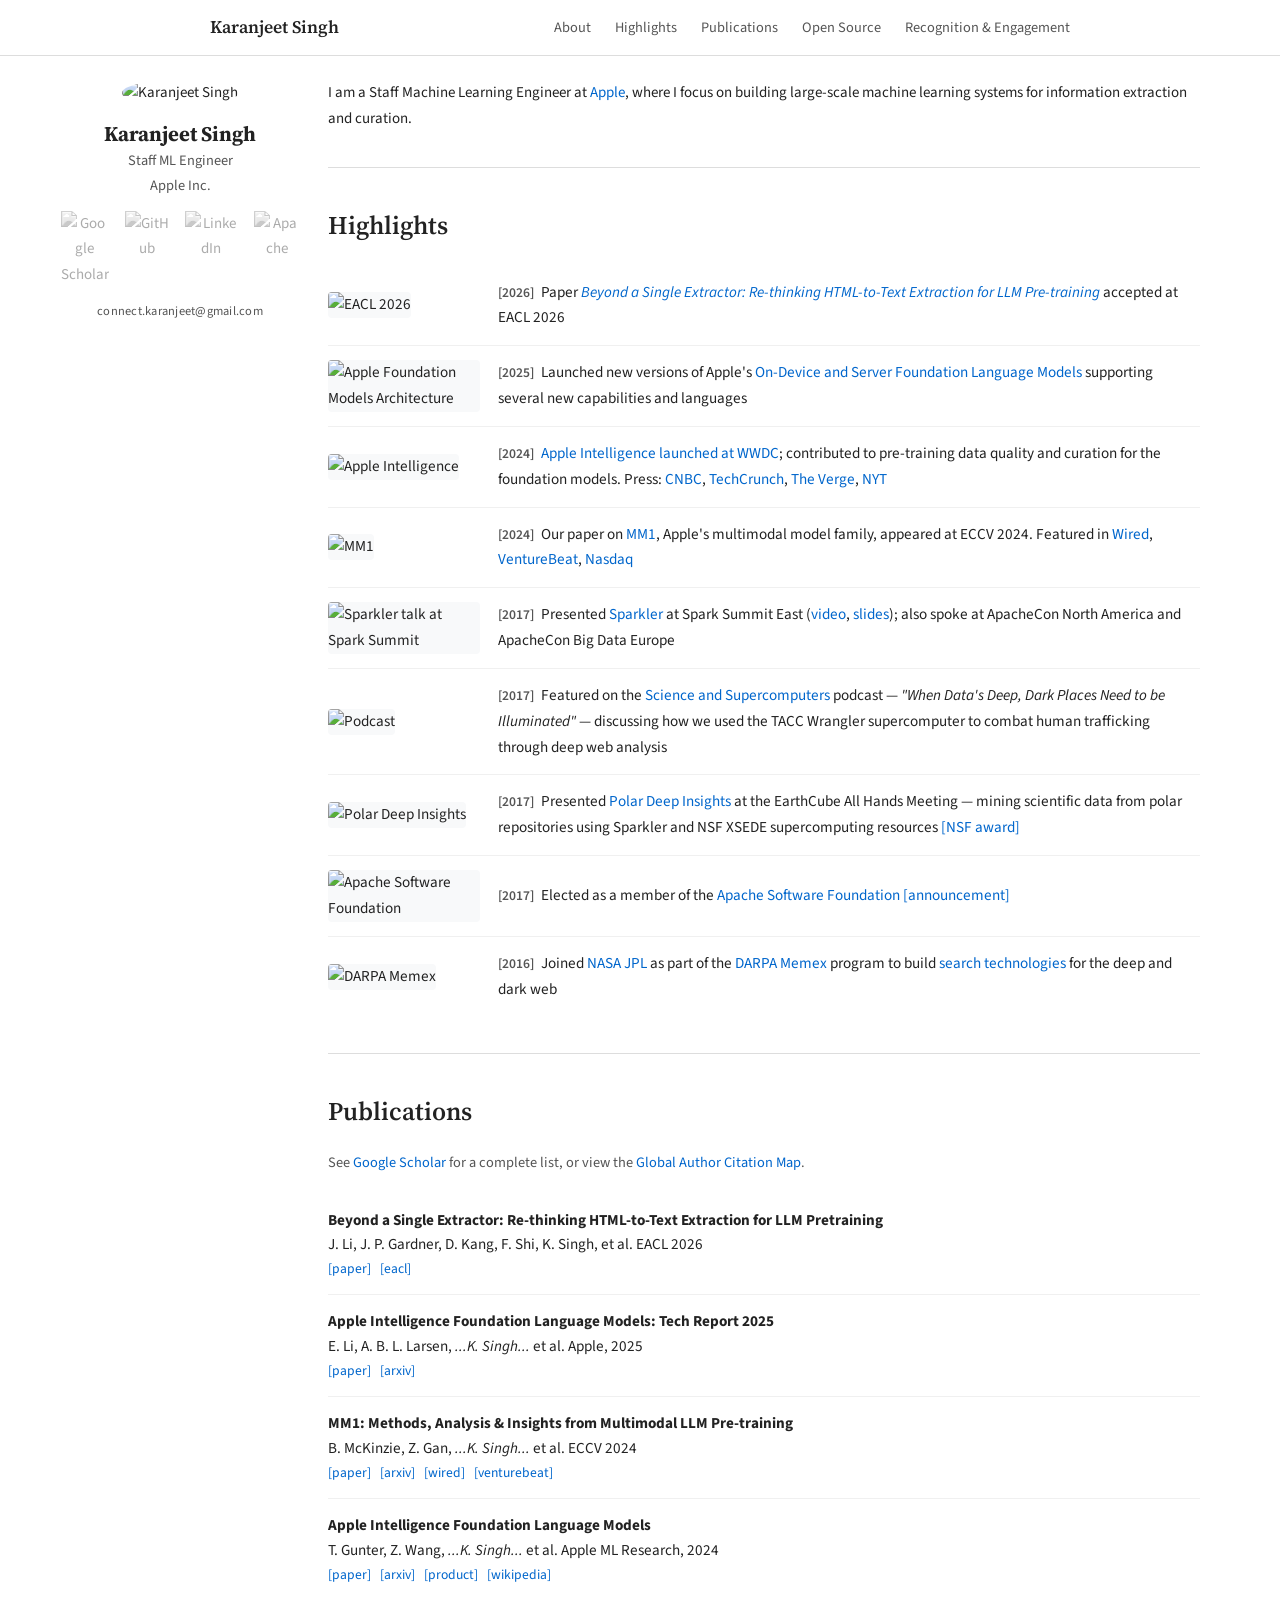
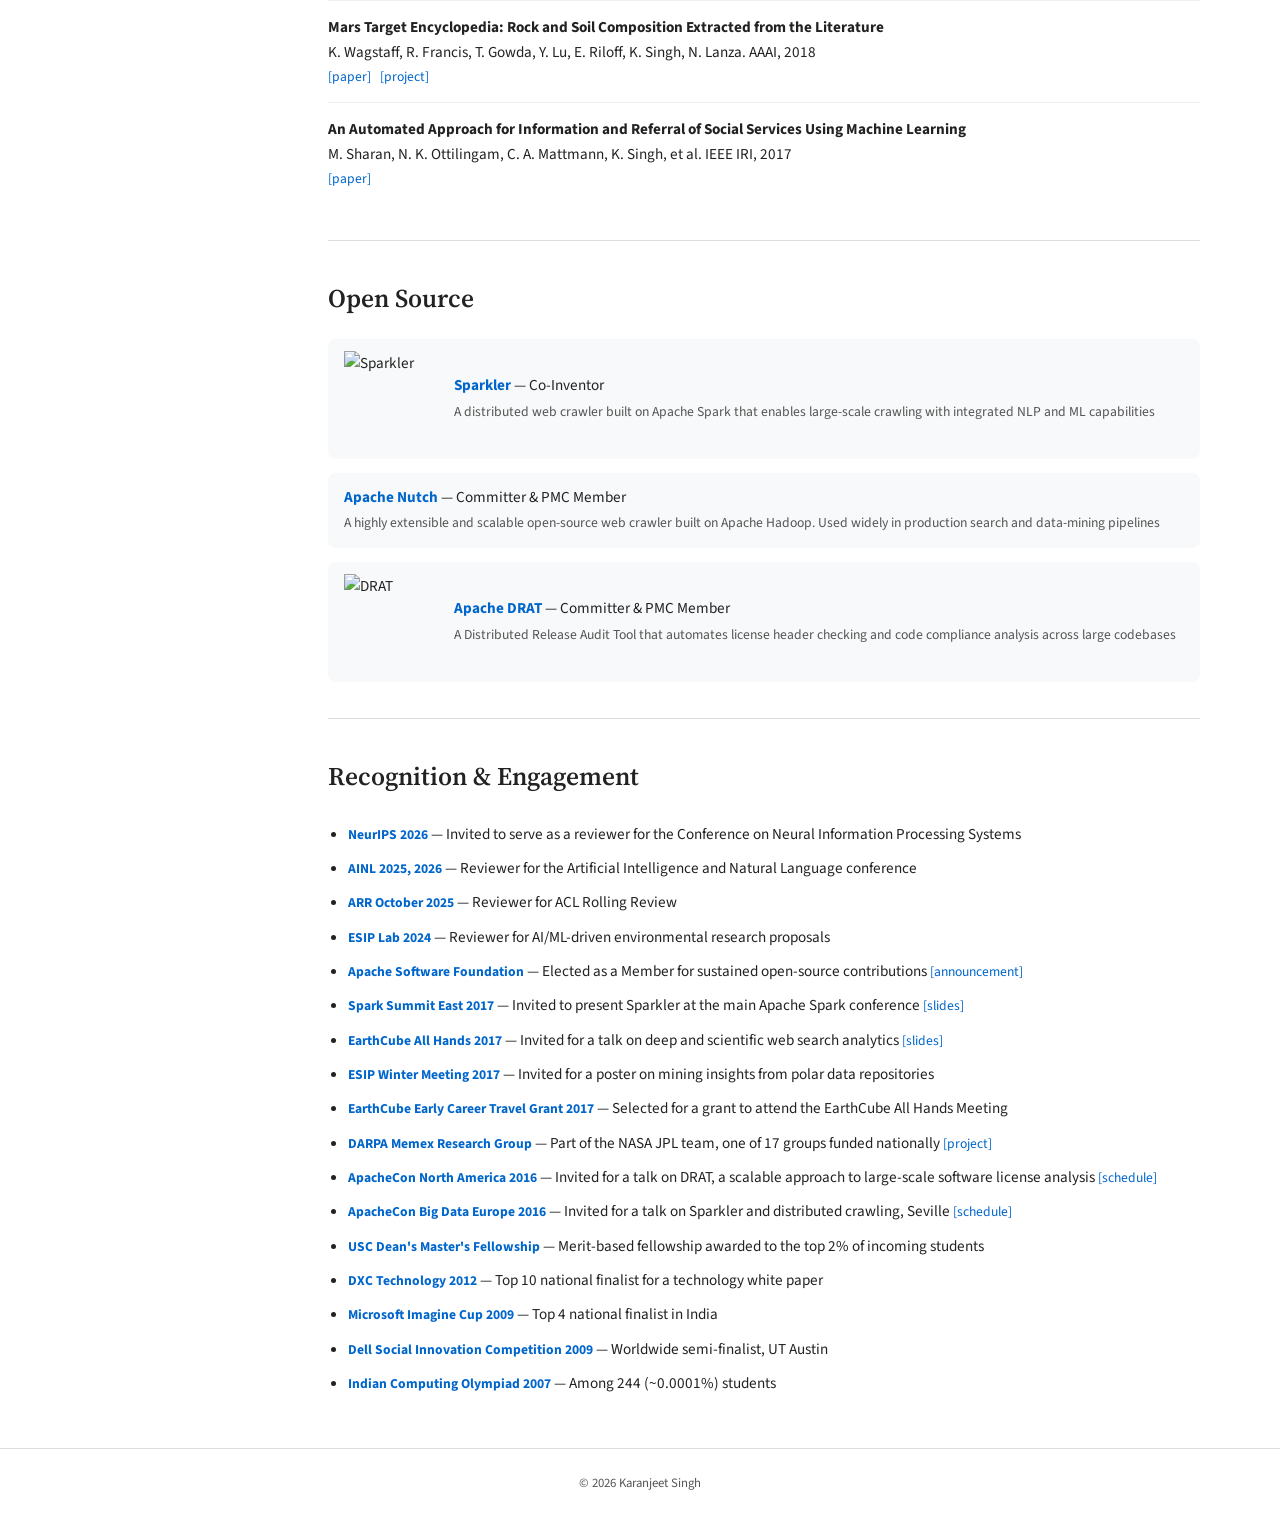
==== commit 341de7da: "Update meta descriptions, consolidate AINL entries, add ACL Anthology link" ====
--- a/index.html
+++ b/index.html
@@ -4,14 +4,14 @@
     <meta charset="UTF-8">
     <meta name="viewport" content="width=device-width, initial-scale=1.0">
     <title>Karanjeet Singh</title>
-    <meta name="description" content="Karanjeet Singh — Staff Machine Learning Engineer at Apple. Founding member of Apple Intelligence. Apache Software Foundation Member.">
+    <meta name="description" content="Karanjeet Singh — Staff Machine Learning Engineer at Apple. Published at EACL 2026 and ECCV 2024. NeurIPS 2026 reviewer. Apache Software Foundation Member.">
     <meta name="author" content="Karanjeet Singh">
     <link rel="canonical" href="https://karanjeetsingh.ai/">
     <meta name="theme-color" content="#ffffff">
 
     <!-- Open Graph -->
     <meta property="og:title" content="Karanjeet Singh">
-    <meta property="og:description" content="Staff Machine Learning Engineer at Apple. Founding member of Apple Intelligence. Apache Software Foundation Member.">
+    <meta property="og:description" content="Staff Machine Learning Engineer at Apple. Published at EACL 2026 and ECCV 2024. NeurIPS 2026 reviewer. Apache Software Foundation Member.">
     <meta property="og:type" content="profile">
     <meta property="og:url" content="https://karanjeetsingh.ai/">
     <meta property="og:image" content="https://karanjeetsingh.ai/assets/img/profile.jpg">
@@ -23,7 +23,7 @@
     <!-- Twitter Card -->
     <meta name="twitter:card" content="summary">
     <meta name="twitter:title" content="Karanjeet Singh">
-    <meta name="twitter:description" content="Staff Machine Learning Engineer at Apple. Founding member of Apple Intelligence. Apache Software Foundation Member.">
+    <meta name="twitter:description" content="Staff Machine Learning Engineer at Apple. Published at EACL 2026 and ECCV 2024. NeurIPS 2026 reviewer. Apache Software Foundation Member.">
     <meta name="twitter:image" content="https://karanjeetsingh.ai/assets/img/profile.jpg">
 
     <!-- Favicon & Manifest -->
@@ -267,8 +267,7 @@
                             J. Li, J. P. Gardner, D. Kang, F. Shi, K. Singh, et al.
                             EACL 2026<br>
                             <a href="https://machinelearning.apple.com/research/beyond-a-single-extractor" target="_blank">[paper]</a>
-                            <a href="https://2026.eacl.org/program/findings-accepted/" target="_blank">[eacl]</a>
-                        </td>
+                            <a href="https://aclanthology.org/2026.findings-eacl.307.pdf" target="_blank">[eacl]</a>                        </td>
                     </tr>
                     <tr>
                         <td>
@@ -359,8 +358,7 @@
             <h2>Recognition &amp; Engagement</h2>
             <ul class="awards-list">
                 <li><strong><a href="https://neurips.cc/" target="_blank">NeurIPS 2026</a></strong> — Invited to serve as a reviewer for the Conference on Neural Information Processing Systems</li>
-                <li><strong><a href="https://ainlconf.ru/" target="_blank">AINL 2026</a></strong> — Reviewer for the Artificial Intelligence and Natural Language conference</li>
-                <li><strong><a href="https://ainlconf.ru/2025/en" target="_blank">AINL 2025</a></strong> — Reviewer for the Artificial Intelligence and Natural Language conference</li>
+                <li><strong><a href="https://ainlconf.ru/" target="_blank">AINL 2025, 2026</a></strong> — Reviewer for the Artificial Intelligence and Natural Language conference</li>
                 <li><strong><a href="https://aclrollingreview.org/" target="_blank">ARR October 2025</a></strong> — Reviewer for ACL Rolling Review</li>
                 <li><strong><a href="https://www.esipfed.org/lab" target="_blank">ESIP Lab 2024</a></strong> — Reviewer for AI/ML-driven environmental research proposals</li>
                 <li><strong><a href="https://www.apache.org/" target="_blank">Apache Software Foundation</a></strong> — Elected as a Member for sustained open-source contributions
@@ -391,7 +389,7 @@
     <!-- Footer -->
     <footer class="footer">
         <div class="container">
-            <p>&copy; 2025 Karanjeet Singh</p>
+            <p>&copy; 2026 Karanjeet Singh</p>
         </div>
     </footer>
 
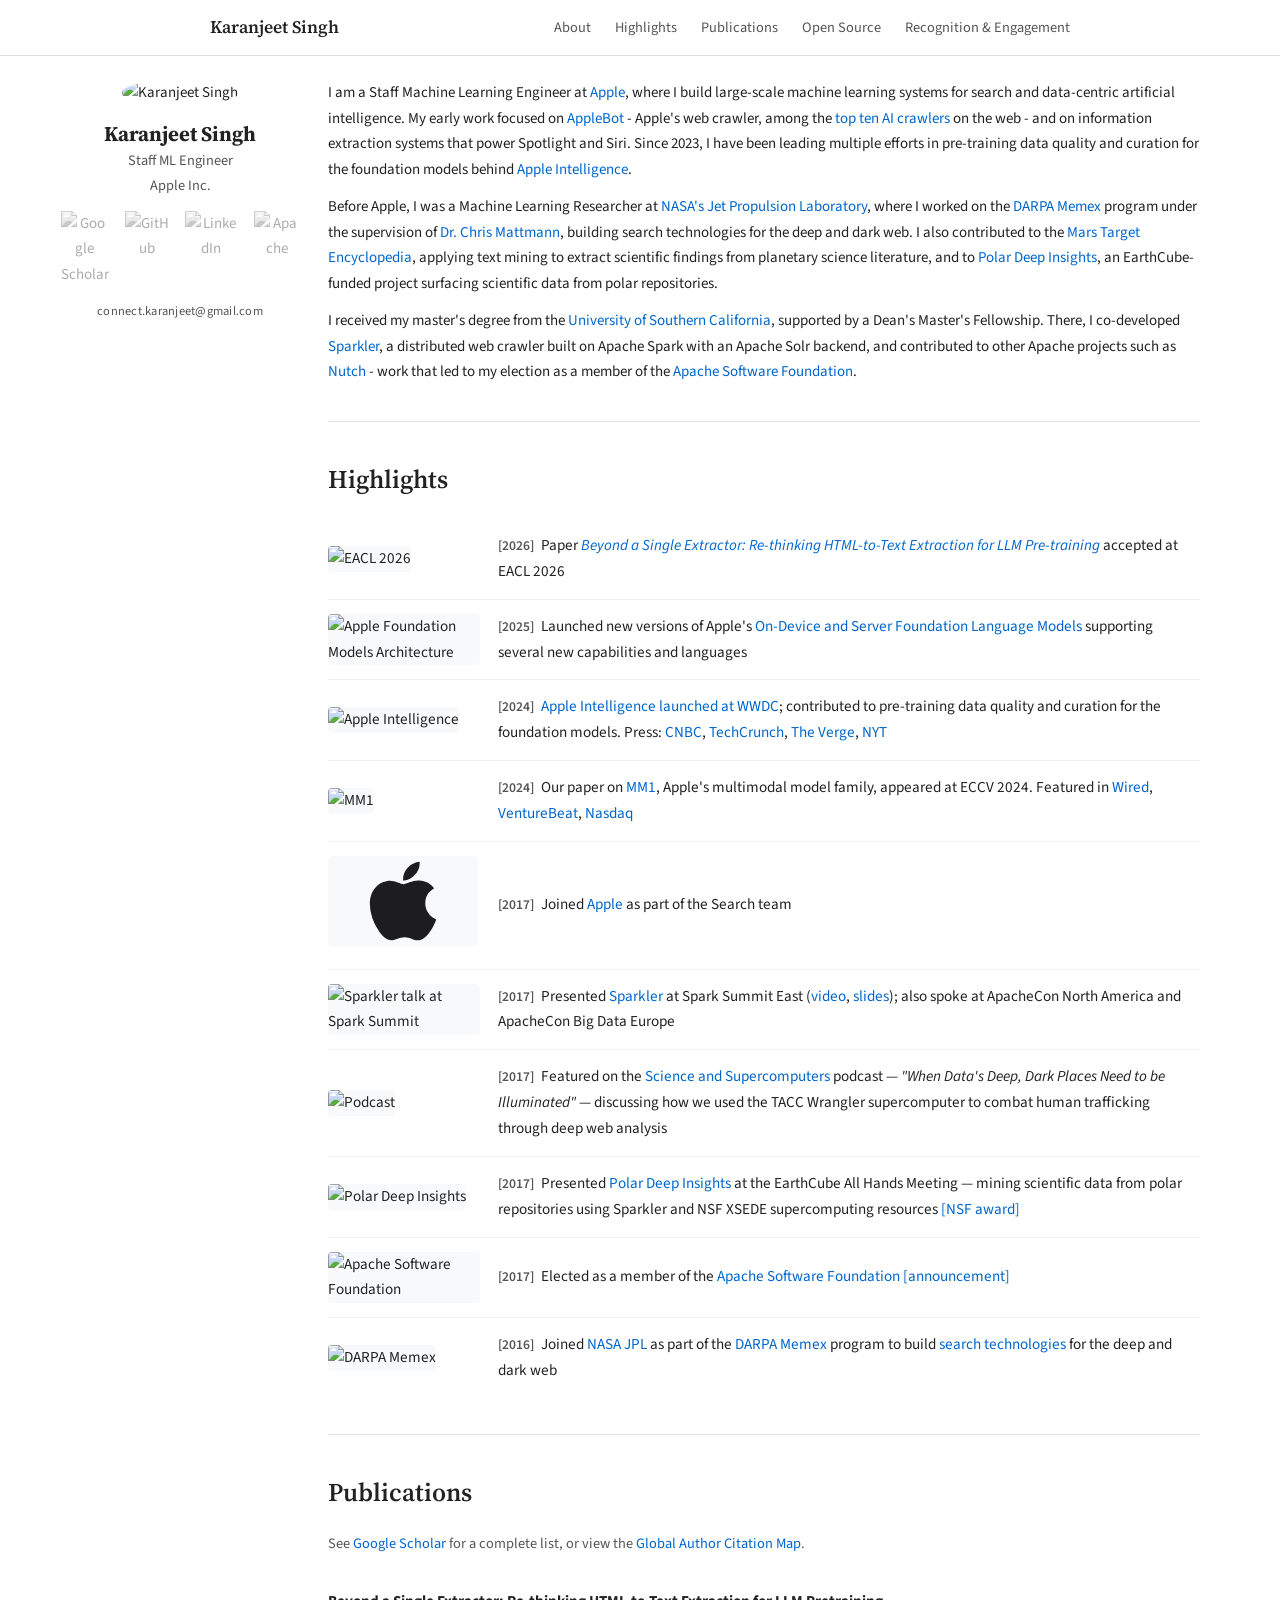
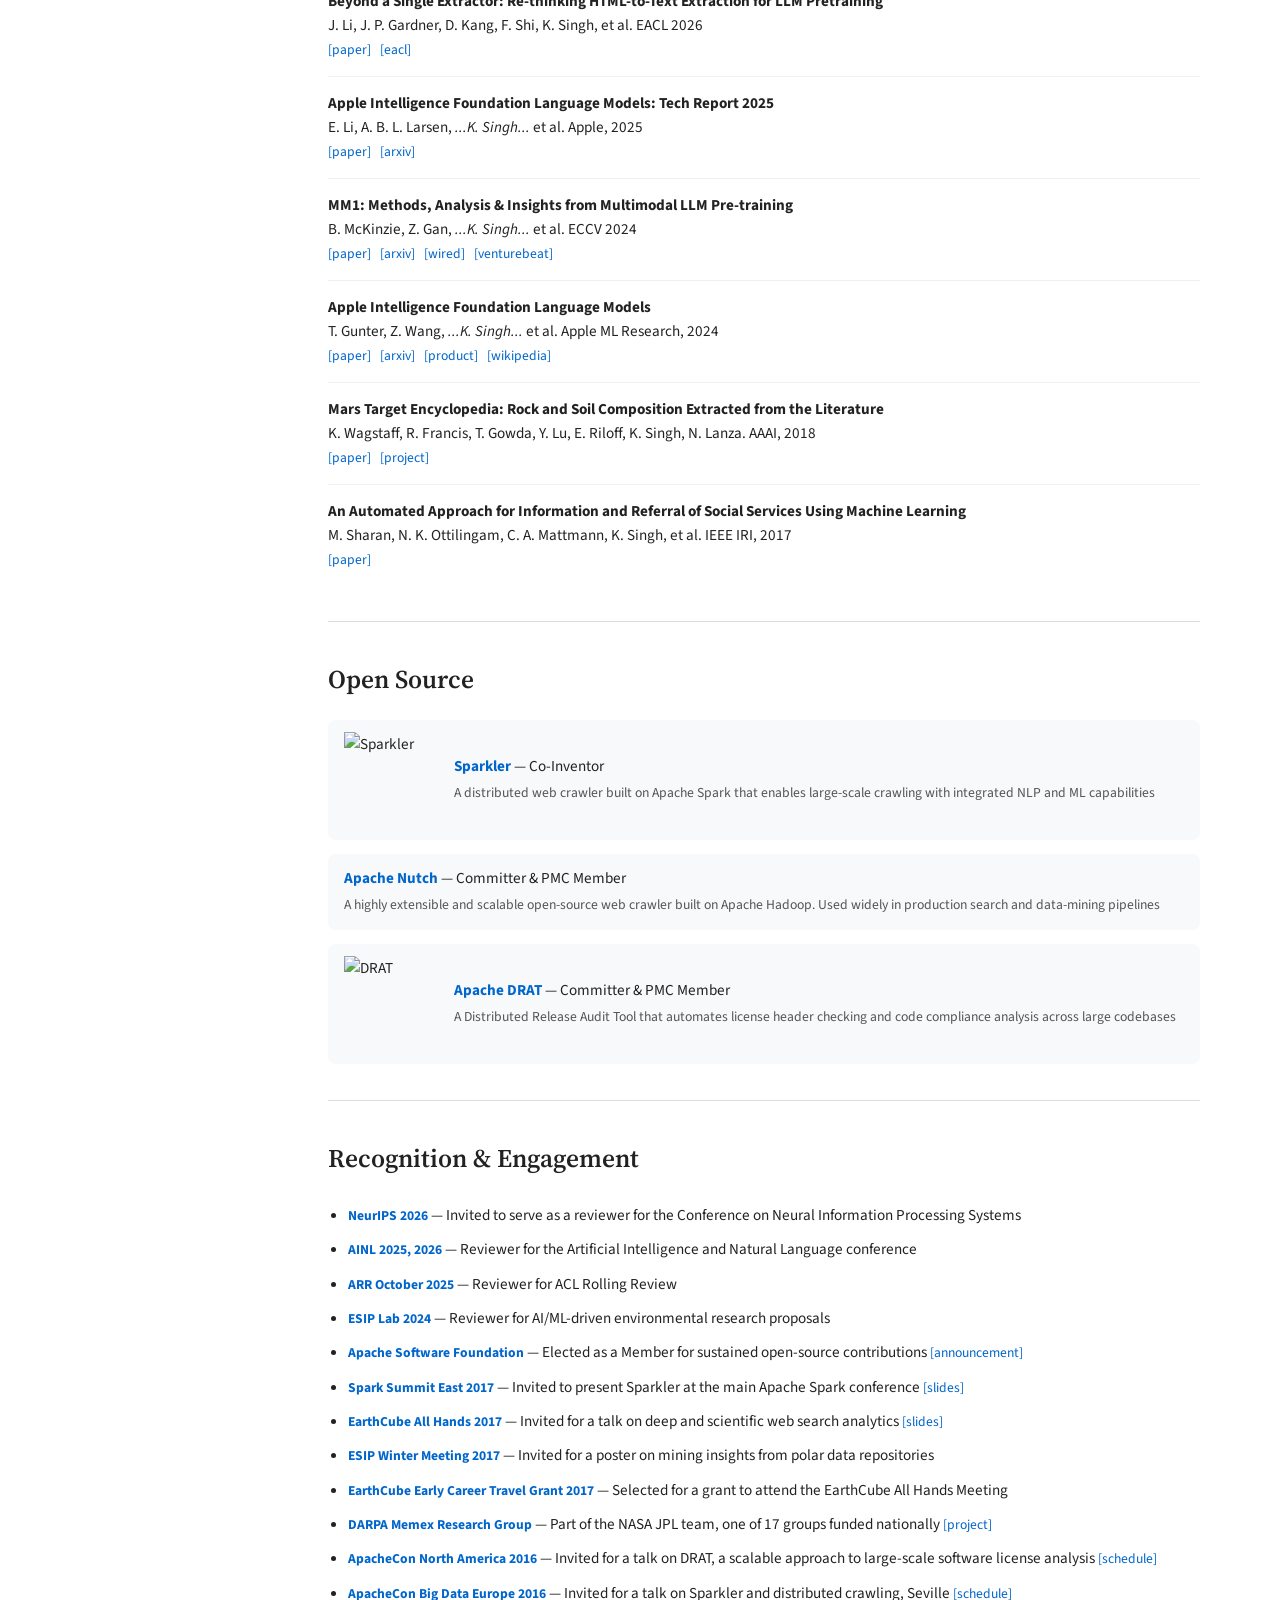
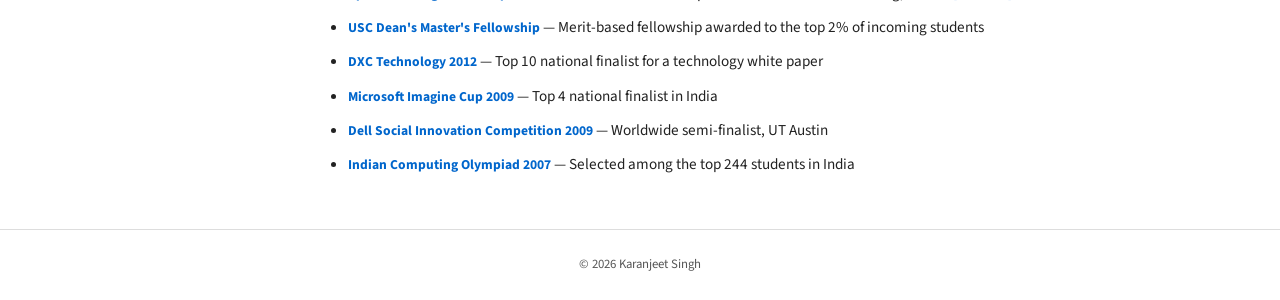
==== commit 691a33f9: "Expand bio to three paragraphs, add Apple Search team highlight" ====
--- a/index.html
+++ b/index.html
@@ -121,8 +121,39 @@
             <section class="profile-bio">
                 <p>
                     I am a Staff Machine Learning Engineer at
-                    <a href="https://www.apple.com/" target="_blank">Apple</a>, where I focus on building
-                    large-scale machine learning systems for information extraction and curation.
+                    <a href="https://www.apple.com/" target="_blank">Apple</a>, where I build large-scale
+                    machine learning systems for search and data-centric artificial intelligence.
+                    My early work focused on <a href="https://support.apple.com/en-us/119829" target="_blank">AppleBot</a> -
+                    Apple's web crawler, among the
+                    <a href="https://llmpulse.ai/ai-crawler-index" target="_blank">top ten AI crawlers</a> on the web -
+                    and on information extraction systems that power Spotlight and Siri.
+                    Since 2023, I have been leading multiple efforts in pre-training data
+                    quality and curation for the foundation models behind
+                    <a href="https://machinelearning.apple.com/research/introducing-apple-foundation-models" target="_blank">Apple Intelligence</a>.
+                </p>
+                <p>
+                    Before Apple, I was a Machine Learning Researcher at
+                    <a href="https://www.jpl.nasa.gov/" target="_blank">NASA's Jet Propulsion Laboratory</a>,
+                    where I worked on the
+                    <a href="https://www.darpa.mil/research/programs/memex" target="_blank">DARPA Memex</a>
+                    program under the supervision of
+                    <a href="https://www.mattmann.ai/" target="_blank">Dr. Chris Mattmann</a>,
+                    building search technologies for the deep and dark web. I also contributed to the
+                    <a href="https://ml.jpl.nasa.gov/sciences/mte.html" target="_blank">Mars Target Encyclopedia</a>,
+                    applying text mining to extract scientific findings from planetary science literature, and to
+                    <a href="https://irds.usc.edu/polar.usc.edu/" target="_blank">Polar Deep Insights</a>,
+                    an EarthCube-funded project surfacing scientific data from polar repositories.
+                </p>
+                <p>
+                    I received my master's degree from the
+                    <a href="https://www.usc.edu/" target="_blank">University of Southern California</a>,
+                    supported by a Dean's Master's Fellowship. There, I co-developed
+                    <a href="https://github.com/USCDataScience/sparkler" target="_blank">Sparkler</a>,
+                    a distributed web crawler built on Apache Spark with an Apache Solr backend, and contributed
+                    to other Apache projects such as
+                    <a href="https://nutch.apache.org/" target="_blank">Nutch</a> - work that led to my election
+                    as a member of the
+                    <a href="https://www.apache.org/" target="_blank">Apache Software Foundation</a>.
                 </p>
             </section>
 
@@ -180,6 +211,15 @@
                             <a href="https://www.wired.com/story/apples-mm1-ai-model-sleeping-giant-waking-up/" target="_blank">Wired</a>,
                             <a href="https://venturebeat.com/ai/apple-researchers-achieve-breakthroughs-in-multimodal-ai-as-company-ramps-up-investments" target="_blank">VentureBeat</a>,
                             <a href="https://www.nasdaq.com/articles/apple-shares-details-about-mm1-ai-tool" target="_blank">Nasdaq</a>
+                        </td>
+                    </tr>
+                    <tr>
+                        <td class="hl-thumb">
+                            <img src="assets/img/highlights/apple-logo.svg" alt="Apple" loading="lazy" style="object-fit: contain;">
+                        </td>
+                        <td>
+                            <span class="hl-date">[2017]</span>
+                            Joined <a href="https://www.apple.com/" target="_blank">Apple</a> as part of the Search team
                         </td>
                     </tr>
                     <tr>
@@ -379,7 +419,7 @@
                 <li><strong><a href="https://dxc.com/" target="_blank">DXC Technology 2012</a></strong> — Top 10 national finalist for a technology white paper</li>
                 <li><strong><a href="https://imaginecup.microsoft.com/" target="_blank">Microsoft Imagine Cup 2009</a></strong> — Top 4 national finalist in India</li>
                 <li><strong><a href="https://www.dellsocialinnovationcompetition.com/" target="_blank">Dell Social Innovation Competition 2009</a></strong> — Worldwide semi-finalist, UT Austin</li>
-                <li><strong><a href="https://www.iarcs.org.in/inoi/" target="_blank">Indian Computing Olympiad 2007</a></strong> — Among 244 (~0.0001%) students</li>
+                <li><strong><a href="https://www.iarcs.org.in/inoi/" target="_blank">Indian Computing Olympiad 2007</a></strong> — Selected among the top 244 students in India</li>
             </ul>
         </section>
 
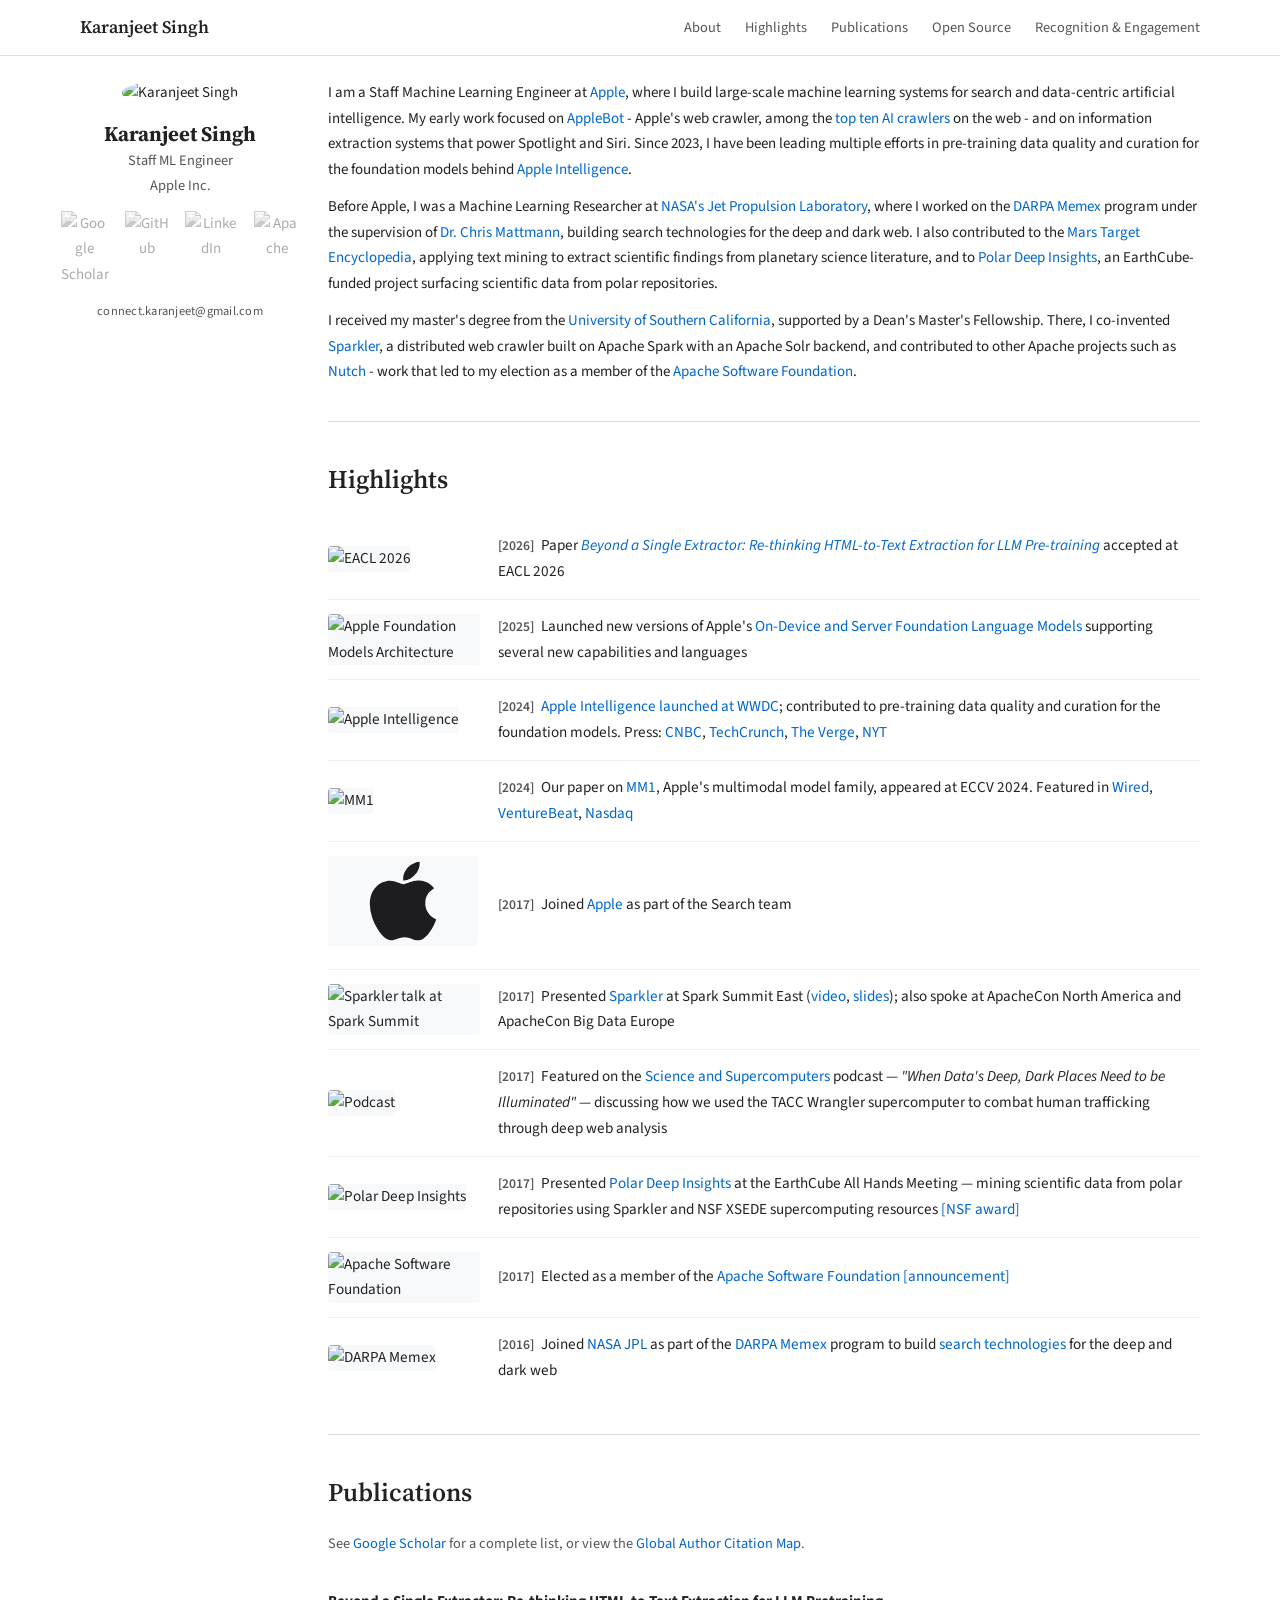
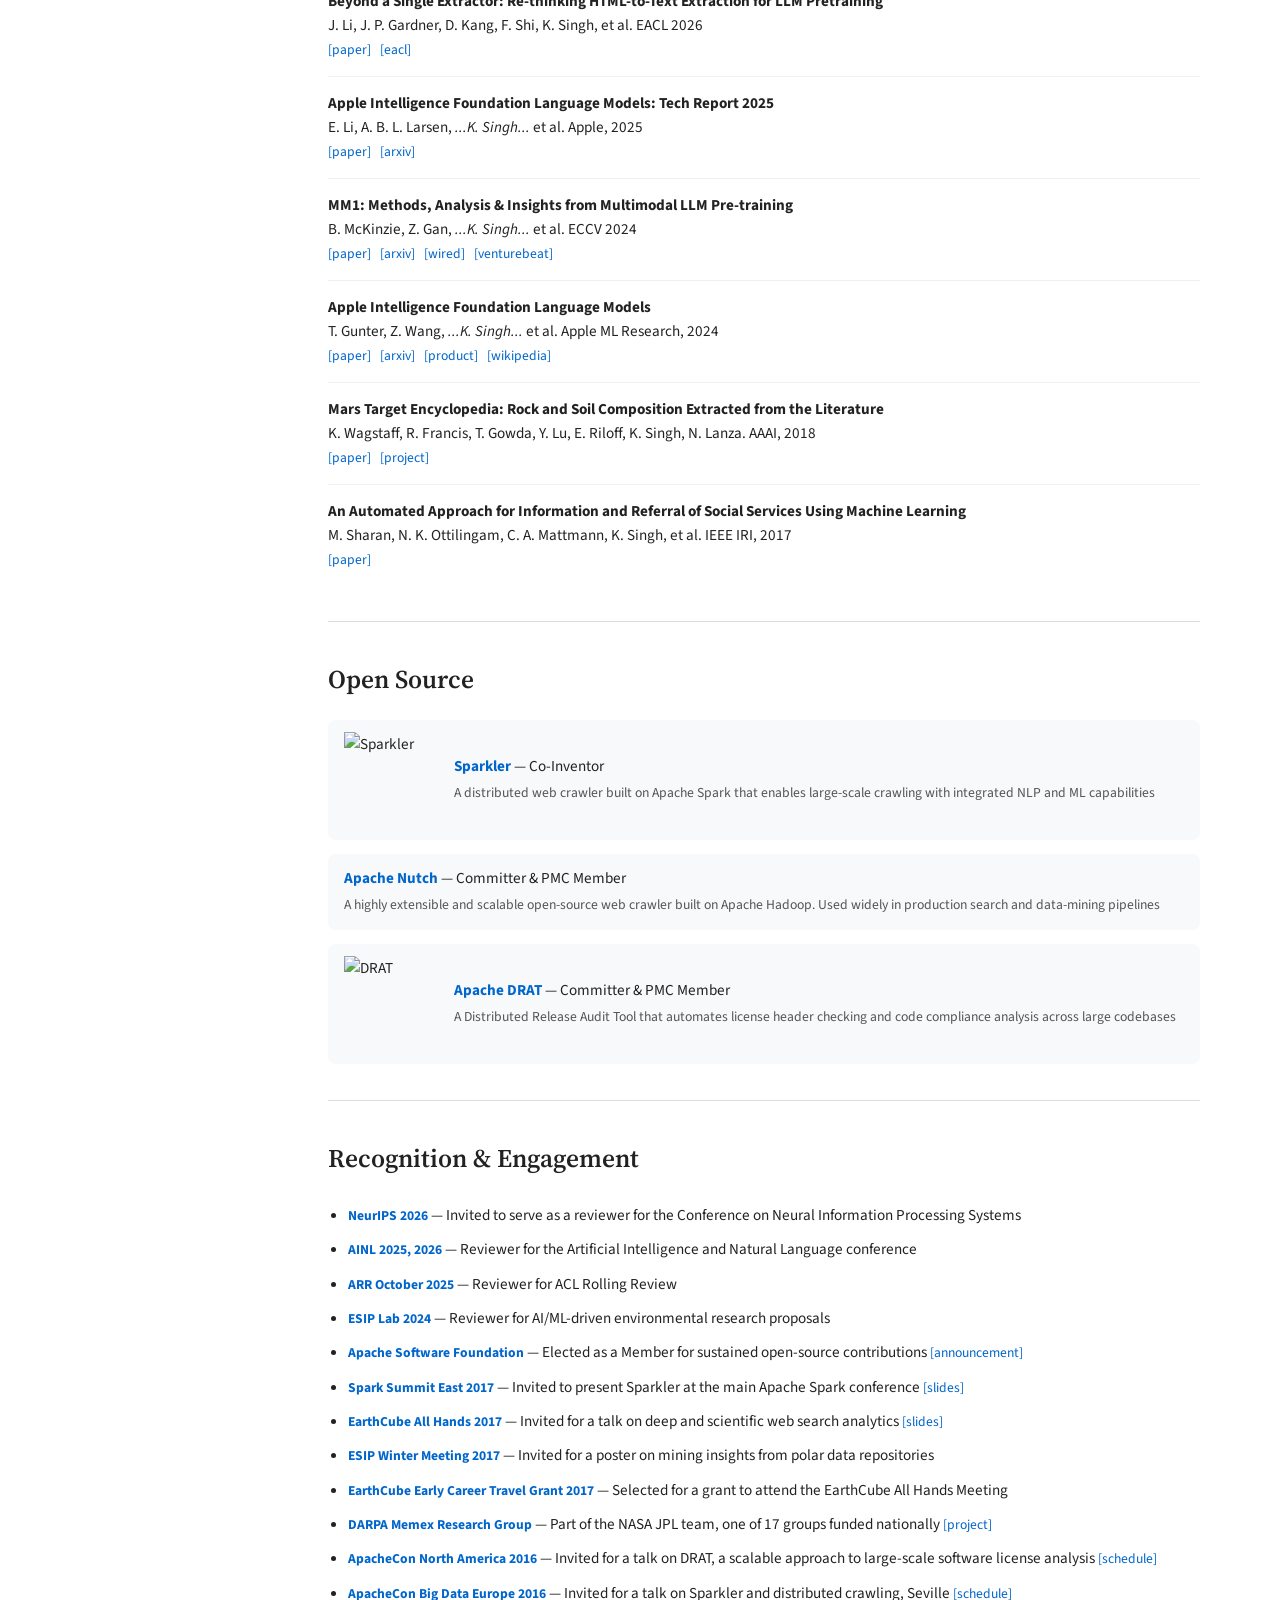
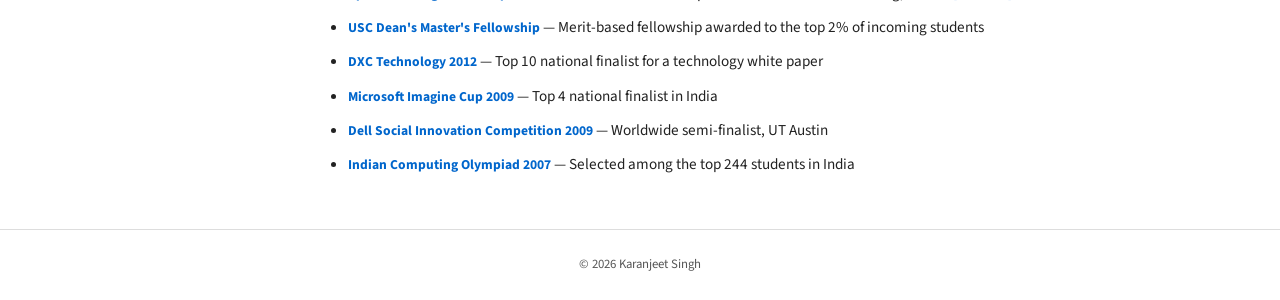
==== commit 0ee45731: "Rewrite bio, align navbar, and overhaul SEO/GEO metadata" ====
--- a/index.html
+++ b/index.html
@@ -3,15 +3,15 @@
 <head>
     <meta charset="UTF-8">
     <meta name="viewport" content="width=device-width, initial-scale=1.0">
-    <title>Karanjeet Singh</title>
-    <meta name="description" content="Karanjeet Singh — Staff Machine Learning Engineer at Apple. Published at EACL 2026 and ECCV 2024. NeurIPS 2026 reviewer. Apache Software Foundation Member.">
+    <title>Karanjeet Singh | Staff Machine Learning Engineer at Apple | Machine Learning Researcher</title>
+    <meta name="description" content="Karanjeet Singh — Staff Machine Learning Engineer at Apple and one of the earliest contributors to the Foundation Models behind Apple Intelligence. Published at EACL 2026 and ECCV 2024. NeurIPS 2026 reviewer. Apache Software Foundation Member.">
     <meta name="author" content="Karanjeet Singh">
     <link rel="canonical" href="https://karanjeetsingh.ai/">
     <meta name="theme-color" content="#ffffff">
 
     <!-- Open Graph -->
     <meta property="og:title" content="Karanjeet Singh">
-    <meta property="og:description" content="Staff Machine Learning Engineer at Apple. Published at EACL 2026 and ECCV 2024. NeurIPS 2026 reviewer. Apache Software Foundation Member.">
+    <meta property="og:description" content="Staff Machine Learning Engineer at Apple and one of the earliest contributors to the Foundation Models behind Apple Intelligence. Published at EACL 2026 and ECCV 2024. NeurIPS 2026 reviewer. Apache Software Foundation Member.">
     <meta property="og:type" content="profile">
     <meta property="og:url" content="https://karanjeetsingh.ai/">
     <meta property="og:image" content="https://karanjeetsingh.ai/assets/img/profile.jpg">
@@ -22,8 +22,10 @@
 
     <!-- Twitter Card -->
     <meta name="twitter:card" content="summary">
+    <meta name="twitter:site" content="@_karanjeet">
+    <meta name="twitter:creator" content="@_karanjeet">
     <meta name="twitter:title" content="Karanjeet Singh">
-    <meta name="twitter:description" content="Staff Machine Learning Engineer at Apple. Published at EACL 2026 and ECCV 2024. NeurIPS 2026 reviewer. Apache Software Foundation Member.">
+    <meta name="twitter:description" content="Staff Machine Learning Engineer at Apple and one of the earliest contributors to the Foundation Models behind Apple Intelligence. Published at EACL 2026 and ECCV 2024. NeurIPS 2026 reviewer. Apache Software Foundation Member.">
     <meta name="twitter:image" content="https://karanjeetsingh.ai/assets/img/profile.jpg">
 
     <!-- Favicon & Manifest -->
@@ -41,44 +43,180 @@
     <script type="application/ld+json">
     {
       "@context": "https://schema.org",
-      "@type": "ProfilePage",
-      "mainEntity": {
-        "@type": "Person",
-        "name": "Karanjeet Singh",
-        "givenName": "Karanjeet",
-        "familyName": "Singh",
-        "jobTitle": "Staff Machine Learning Engineer",
-        "worksFor": {
-          "@type": "Organization",
-          "name": "Apple",
-          "url": "https://www.apple.com/"
-        },
-        "alumniOf": {
-          "@type": "CollegeOrUniversity",
-          "name": "University of Southern California",
-          "url": "https://viterbischool.usc.edu/"
-        },
-        "url": "https://karanjeetsingh.ai/",
-        "image": "https://karanjeetsingh.ai/assets/img/profile.jpg",
-        "email": "connect.karanjeet@gmail.com",
-        "description": "Staff Machine Learning Engineer at Apple. Founding member of Apple Intelligence. Previously ML Researcher at NASA JPL (DARPA Memex). Elected member of the Apache Software Foundation.",
-        "knowsAbout": [
-          "Machine Learning",
-          "Natural Language Processing",
-          "Information Extraction",
-          "Web Crawling",
-          "Large Language Models",
-          "Multimodal AI",
-          "Data Curation",
-          "Information Retrieval"
-        ],
-        "sameAs": [
-          "https://scholar.google.com/citations?user=T9IoM-8AAAAJ&hl=en",
-          "https://github.com/karanjeets",
-          "https://www.linkedin.com/in/singhkaranjeet/",
-          "https://people.apache.org/phonebook.html?uid=karanjeet"
-        ]
-      }
+      "@graph": [
+        {
+          "@type": "ProfilePage",
+          "@id": "https://karanjeetsingh.ai/#profilepage",
+          "url": "https://karanjeetsingh.ai/",
+          "name": "Karanjeet Singh",
+          "dateModified": "2026-06-06",
+          "mainEntity": { "@id": "https://karanjeetsingh.ai/#karanjeet" }
+        },
+        {
+          "@type": "Person",
+          "@id": "https://karanjeetsingh.ai/#karanjeet",
+          "name": "Karanjeet Singh",
+          "givenName": "Karanjeet",
+          "familyName": "Singh",
+          "jobTitle": "Staff Machine Learning Engineer",
+          "hasOccupation": {
+            "@type": "Occupation",
+            "name": "Machine Learning Researcher"
+          },
+          "worksFor": {
+            "@type": "Organization",
+            "name": "Apple",
+            "url": "https://www.apple.com/"
+          },
+          "affiliation": {
+            "@type": "Organization",
+            "name": "Apple",
+            "url": "https://www.apple.com/"
+          },
+          "alumniOf": {
+            "@type": "CollegeOrUniversity",
+            "name": "University of Southern California",
+            "url": "https://viterbischool.usc.edu/"
+          },
+          "hasCredential": {
+            "@type": "EducationalOccupationalCredential",
+            "credentialCategory": "Master's Degree",
+            "educationalLevel": "Master of Science in Computer Science"
+          },
+          "memberOf": {
+            "@type": "Organization",
+            "name": "The Apache Software Foundation",
+            "url": "https://www.apache.org/"
+          },
+          "url": "https://karanjeetsingh.ai/",
+          "image": "https://karanjeetsingh.ai/assets/img/profile.jpg",
+          "email": "connect.karanjeet@gmail.com",
+          "description": "Staff Machine Learning Engineer at Apple and one of the earliest contributors to the Foundation Models behind Apple Intelligence. Previously a Machine Learning Researcher at NASA JPL (DARPA Memex). Elected member of the Apache Software Foundation.",
+          "knowsAbout": [
+            "Machine Learning",
+            "Natural Language Processing",
+            "Information Extraction",
+            "Web Crawling",
+            "Large Language Models",
+            "Foundation Models",
+            "LLM Pretraining",
+            "Pretraining Data Curation",
+            "Data-Centric AI",
+            "Multimodal AI",
+            "Information Retrieval",
+            "Search Engines",
+            "Apache Spark",
+            "Apache Nutch",
+            "Deep Web and Dark Web Search"
+          ],
+          "award": [
+            "USC Dean's Master's Fellowship",
+            "EarthCube Early Career Travel Grant 2017"
+          ],
+          "sameAs": [
+            "https://scholar.google.com/citations?user=T9IoM-8AAAAJ&hl=en",
+            "https://orcid.org/0009-0009-4923-2244",
+            "https://dblp.org/pid/372/2669",
+            "https://dblp.org/pid/208/6988-2",
+            "https://www.semanticscholar.org/author/Karanjeet-Singh/2291269010",
+            "https://aclanthology.org/people/karanjeet-singh/",
+            "https://openreview.net/profile?id=~Karanjeet_Singh1",
+            "https://github.com/karanjeets",
+            "https://www.linkedin.com/in/singhkaranjeet/",
+            "https://x.com/_karanjeet",
+            "https://people.apache.org/phonebook.html?uid=karanjeet"
+          ]
+        },
+        {
+          "@type": "ScholarlyArticle",
+          "@id": "https://karanjeetsingh.ai/#pub-eacl2026",
+          "name": "Beyond a Single Extractor: Re-thinking HTML-to-Text Extraction for LLM Pretraining",
+          "author": [
+            { "@type": "Person", "name": "J. Li" },
+            { "@type": "Person", "name": "J. P. Gardner" },
+            { "@type": "Person", "name": "D. Kang" },
+            { "@type": "Person", "name": "F. Shi" },
+            { "@id": "https://karanjeetsingh.ai/#karanjeet" }
+          ],
+          "datePublished": "2026",
+          "isPartOf": { "@type": "PublicationVolume", "name": "EACL 2026" },
+          "url": "https://machinelearning.apple.com/research/beyond-a-single-extractor",
+          "sameAs": "https://aclanthology.org/2026.findings-eacl.307.pdf"
+        },
+        {
+          "@type": "ScholarlyArticle",
+          "@id": "https://karanjeetsingh.ai/#pub-afm-techreport-2025",
+          "name": "Apple Intelligence Foundation Language Models: Tech Report 2025",
+          "author": [
+            { "@type": "Person", "name": "E. Li" },
+            { "@type": "Person", "name": "A. B. L. Larsen" },
+            { "@id": "https://karanjeetsingh.ai/#karanjeet" }
+          ],
+          "datePublished": "2025",
+          "publisher": { "@type": "Organization", "name": "Apple" },
+          "url": "https://machinelearning.apple.com/research/apple-foundation-models-tech-report-2025",
+          "sameAs": "https://arxiv.org/abs/2507.13575"
+        },
+        {
+          "@type": "ScholarlyArticle",
+          "@id": "https://karanjeetsingh.ai/#pub-mm1",
+          "name": "MM1: Methods, Analysis & Insights from Multimodal LLM Pre-training",
+          "author": [
+            { "@type": "Person", "name": "B. McKinzie" },
+            { "@type": "Person", "name": "Z. Gan" },
+            { "@id": "https://karanjeetsingh.ai/#karanjeet" }
+          ],
+          "datePublished": "2024",
+          "isPartOf": { "@type": "PublicationVolume", "name": "ECCV 2024" },
+          "url": "https://machinelearning.apple.com/research/mm1-methods-analysis-insights",
+          "sameAs": "https://arxiv.org/abs/2403.09611"
+        },
+        {
+          "@type": "ScholarlyArticle",
+          "@id": "https://karanjeetsingh.ai/#pub-afm-2024",
+          "name": "Apple Intelligence Foundation Language Models",
+          "author": [
+            { "@type": "Person", "name": "T. Gunter" },
+            { "@type": "Person", "name": "Z. Wang" },
+            { "@id": "https://karanjeetsingh.ai/#karanjeet" }
+          ],
+          "datePublished": "2024",
+          "publisher": { "@type": "Organization", "name": "Apple Machine Learning Research" },
+          "url": "https://machinelearning.apple.com/research/apple-intelligence-foundation-language-models",
+          "sameAs": "https://arxiv.org/abs/2407.21075"
+        },
+        {
+          "@type": "ScholarlyArticle",
+          "@id": "https://karanjeetsingh.ai/#pub-mte-2018",
+          "name": "Mars Target Encyclopedia: Rock and Soil Composition Extracted from the Literature",
+          "author": [
+            { "@type": "Person", "name": "K. Wagstaff" },
+            { "@type": "Person", "name": "R. Francis" },
+            { "@type": "Person", "name": "T. Gowda" },
+            { "@type": "Person", "name": "Y. Lu" },
+            { "@type": "Person", "name": "E. Riloff" },
+            { "@id": "https://karanjeetsingh.ai/#karanjeet" },
+            { "@type": "Person", "name": "N. Lanza" }
+          ],
+          "datePublished": "2018",
+          "isPartOf": { "@type": "PublicationVolume", "name": "AAAI 2018" },
+          "url": "https://ojs.aaai.org/index.php/AAAI/article/view/11412"
+        },
+        {
+          "@type": "ScholarlyArticle",
+          "@id": "https://karanjeetsingh.ai/#pub-iri-2017",
+          "name": "An Automated Approach for Information and Referral of Social Services Using Machine Learning",
+          "author": [
+            { "@type": "Person", "name": "M. Sharan" },
+            { "@type": "Person", "name": "N. K. Ottilingam" },
+            { "@type": "Person", "name": "C. A. Mattmann" },
+            { "@id": "https://karanjeetsingh.ai/#karanjeet" }
+          ],
+          "datePublished": "2017",
+          "isPartOf": { "@type": "PublicationVolume", "name": "IEEE IRI 2017" },
+          "url": "https://ieeexplore.ieee.org/document/8102954"
+        }
+      ]
     }
     </script>
 </head>
@@ -147,7 +285,7 @@
                 <p>
                     I received my master's degree from the
                     <a href="https://www.usc.edu/" target="_blank">University of Southern California</a>,
-                    supported by a Dean's Master's Fellowship. There, I co-developed
+                    supported by a Dean's Master's Fellowship. There, I co-invented
                     <a href="https://github.com/USCDataScience/sparkler" target="_blank">Sparkler</a>,
                     a distributed web crawler built on Apache Spark with an Apache Solr backend, and contributed
                     to other Apache projects such as
--- a/css/styles.css
+++ b/css/styles.css
@@ -115,6 +115,7 @@
 }
 
 .navbar .container {
+    max-width: 1160px;
     display: flex;
     align-items: center;
     justify-content: space-between;
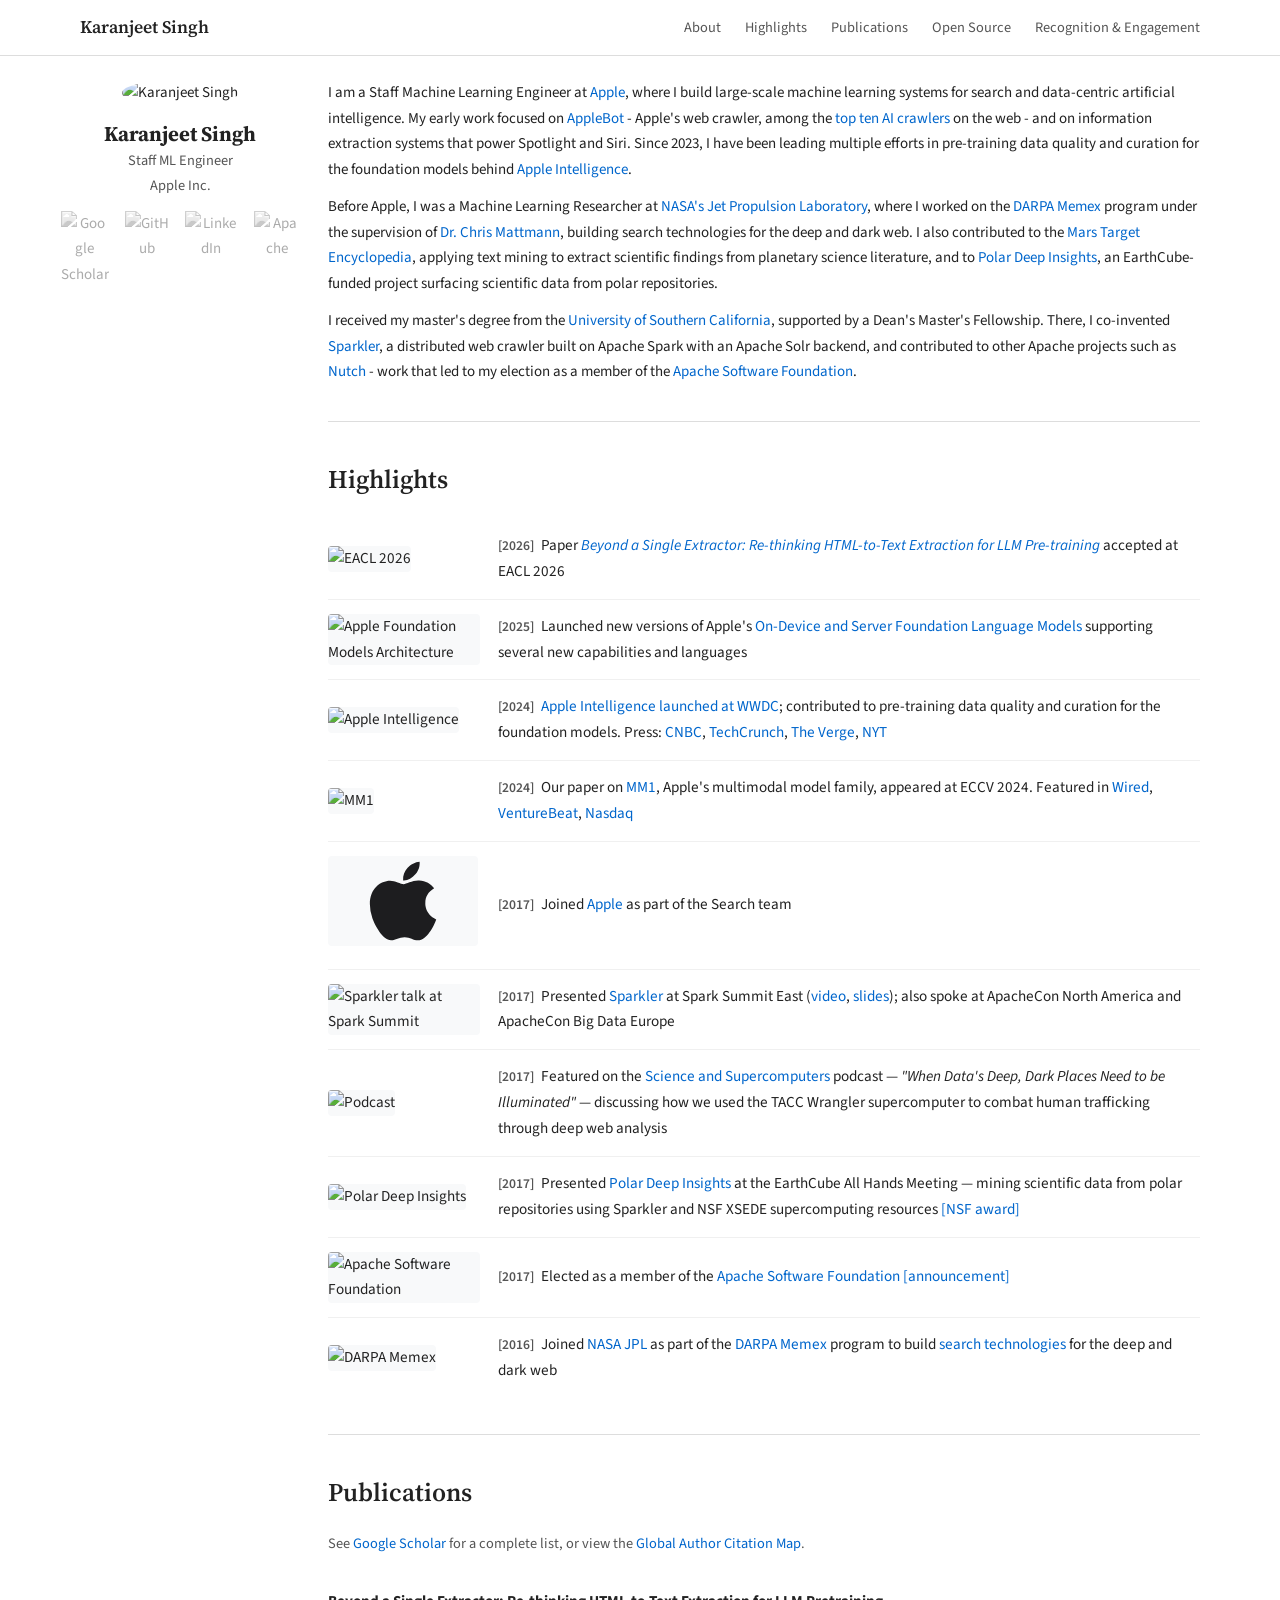
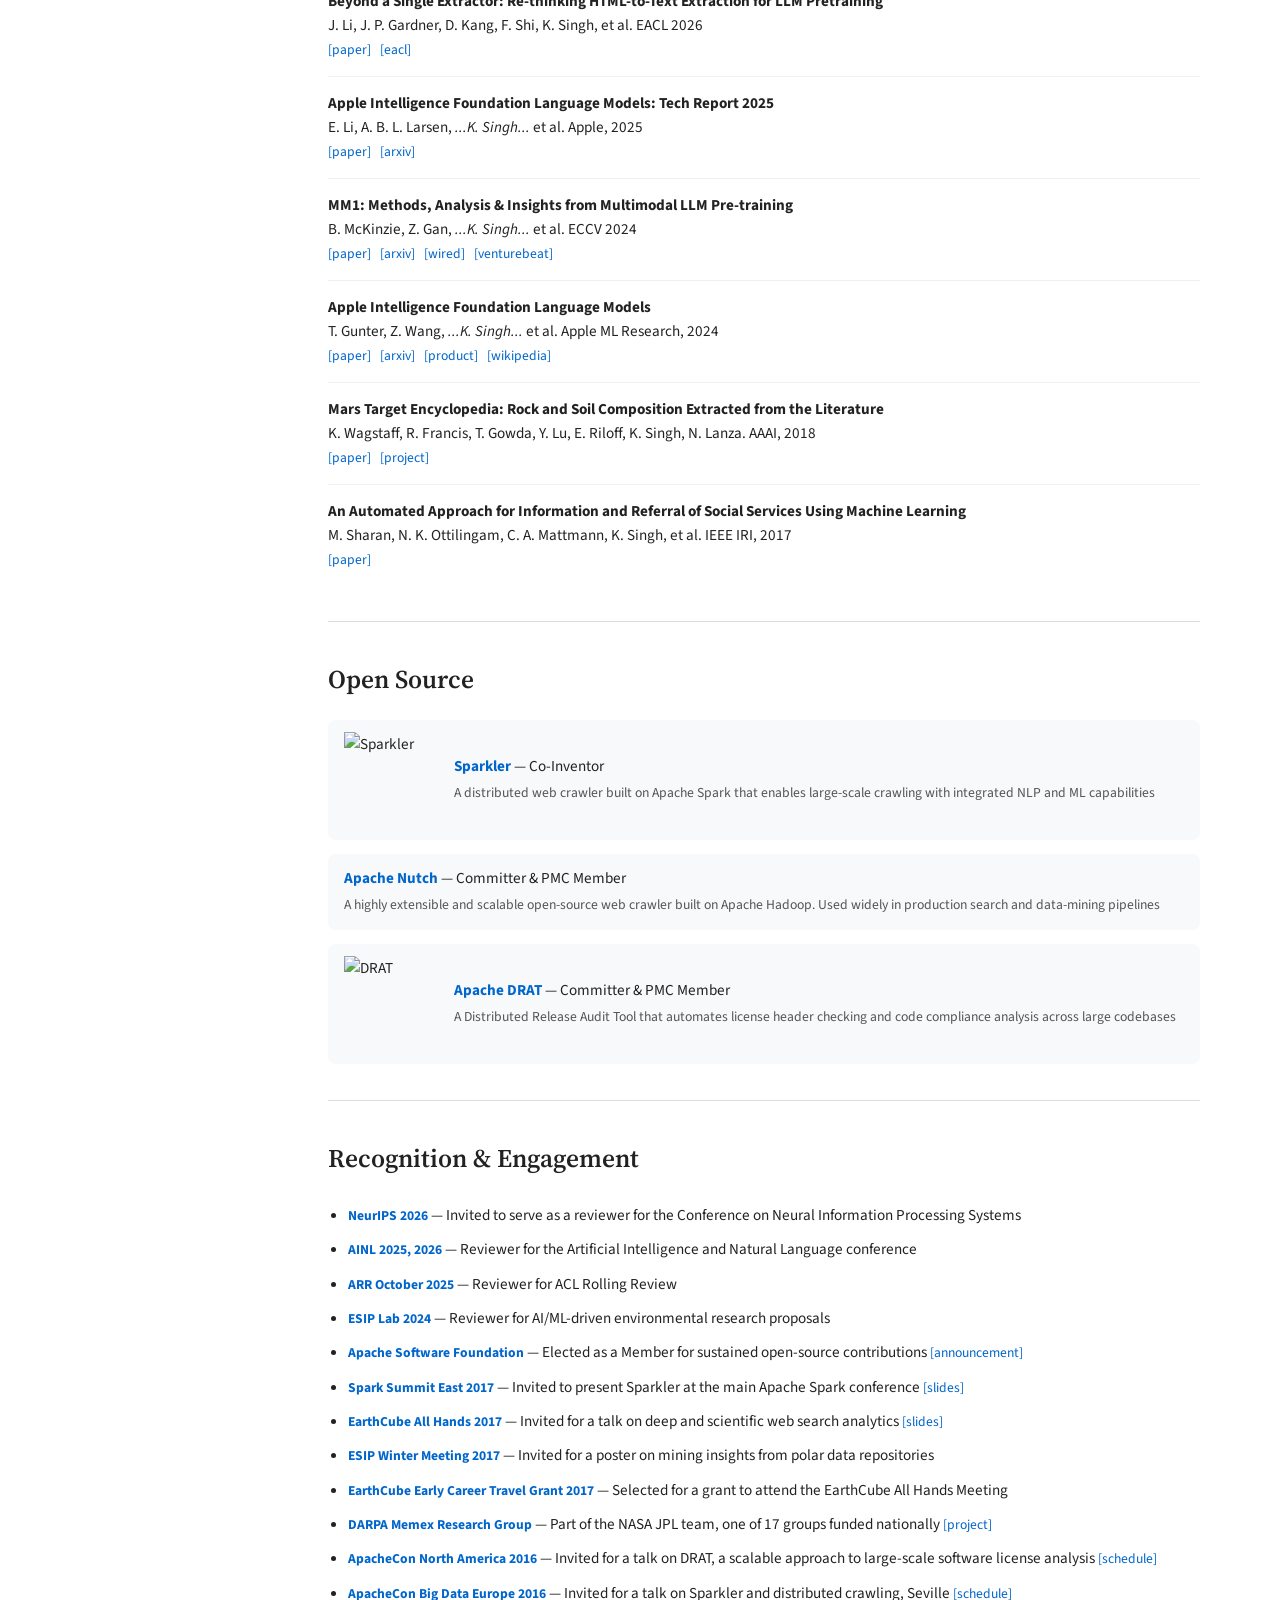
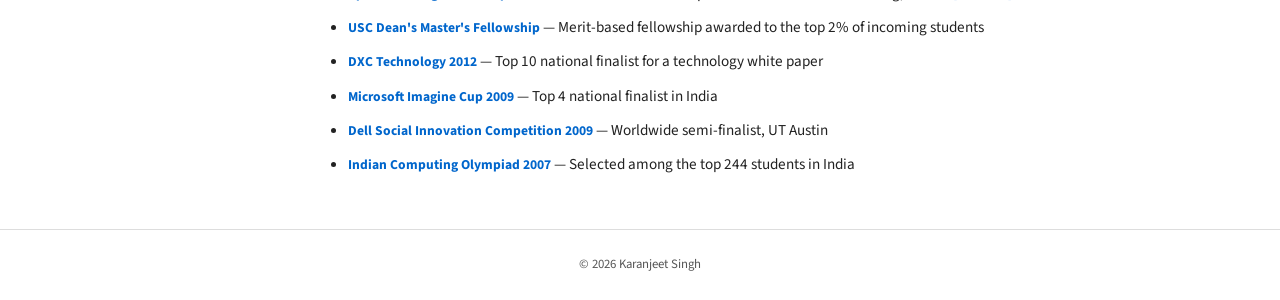
==== commit e41cf27b: "Fix navbar name scroll-to-top, remove public email address" ====
--- a/index.html
+++ b/index.html
@@ -90,7 +90,6 @@
           },
           "url": "https://karanjeetsingh.ai/",
           "image": "https://karanjeetsingh.ai/assets/img/profile.jpg",
-          "email": "connect.karanjeet@gmail.com",
           "description": "Staff Machine Learning Engineer at Apple and one of the earliest contributors to the Foundation Models behind Apple Intelligence. Previously a Machine Learning Researcher at NASA JPL (DARPA Memex). Elected member of the Apache Software Foundation.",
           "knowsAbout": [
             "Machine Learning",
@@ -251,7 +250,6 @@
                 <a href="https://www.linkedin.com/in/singhkaranjeet/" target="_blank" title="LinkedIn"><img src="assets/icons/linkedin.svg" alt="LinkedIn" class="profile-icon"></a>
                 <a href="https://people.apache.org/phonebook.html?uid=karanjeet" target="_blank" title="Apache"><img src="assets/icons/apache.svg" alt="Apache" class="profile-icon"></a>
             </div>
-            <p class="profile-email"><a href="mailto:connect.karanjeet@gmail.com">connect.karanjeet@gmail.com</a></p>
         </aside>
 
         <!-- ============ MAIN CONTENT ============ -->
